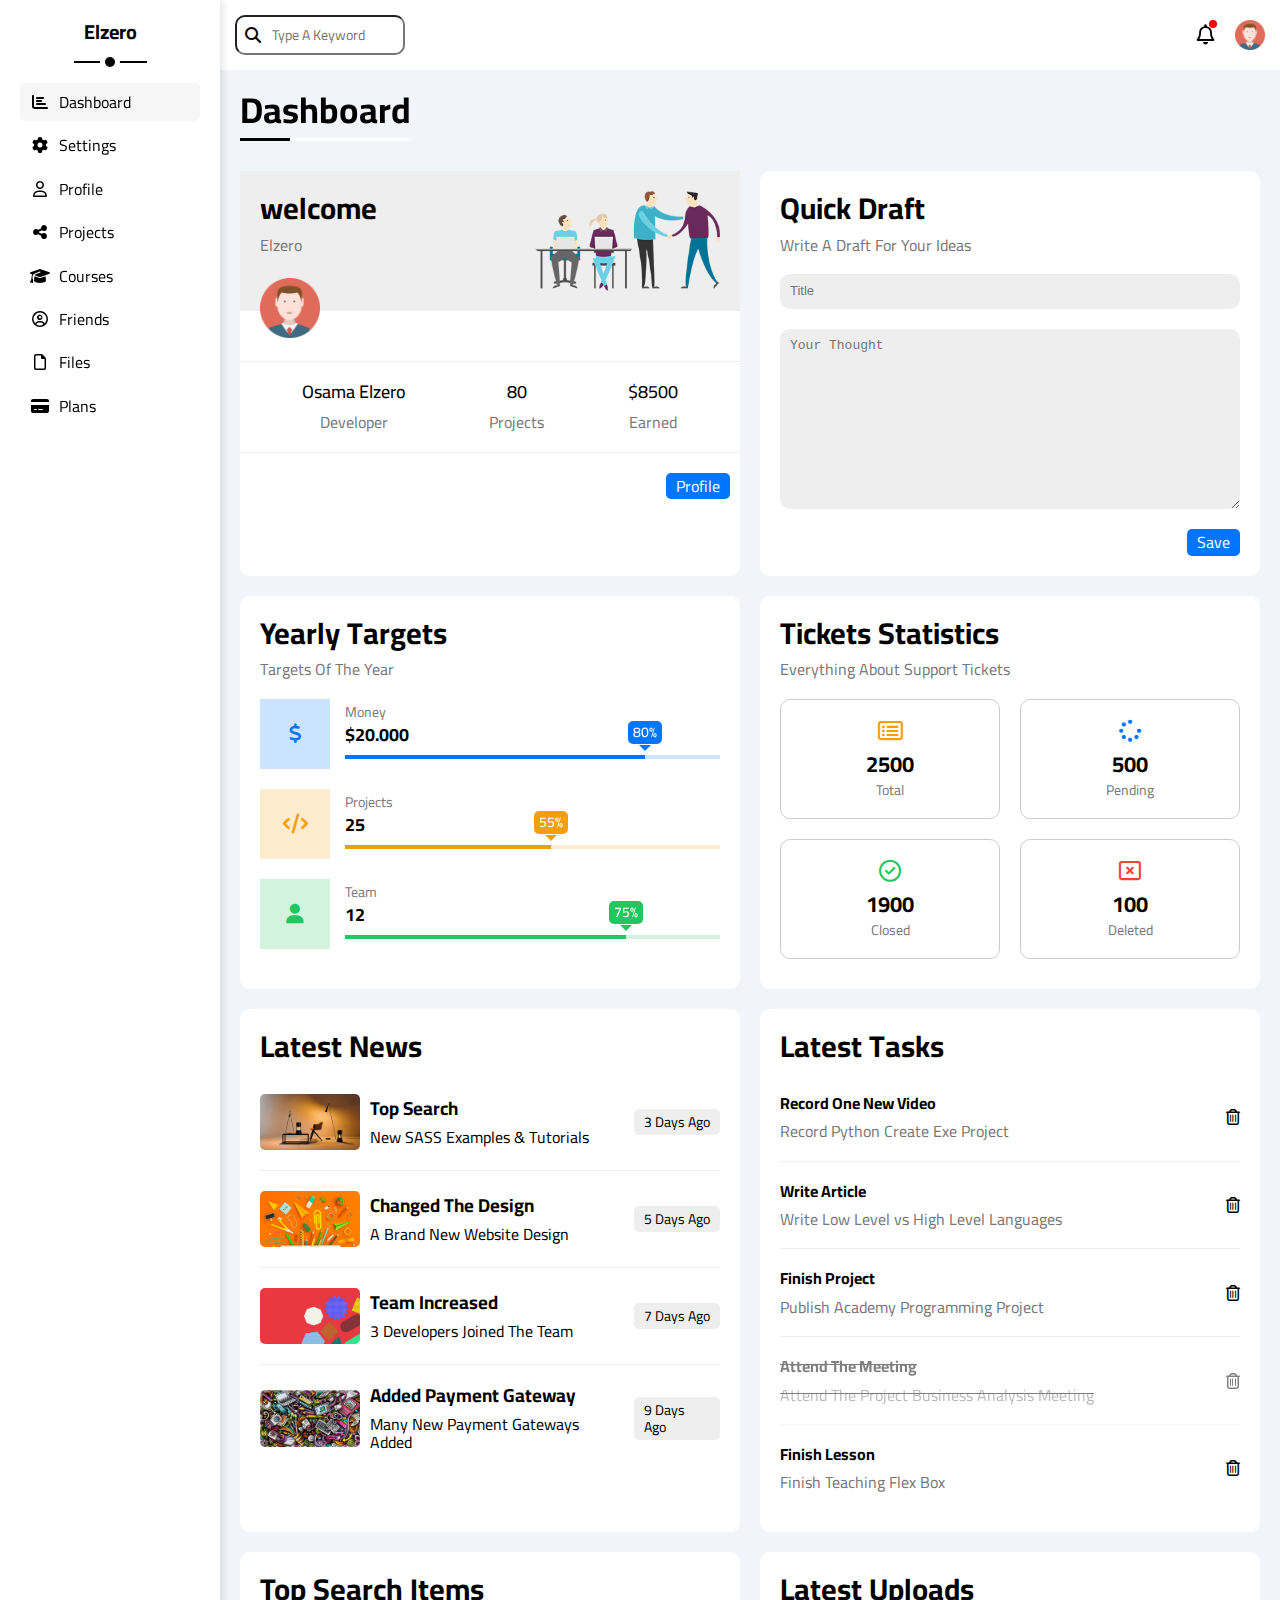
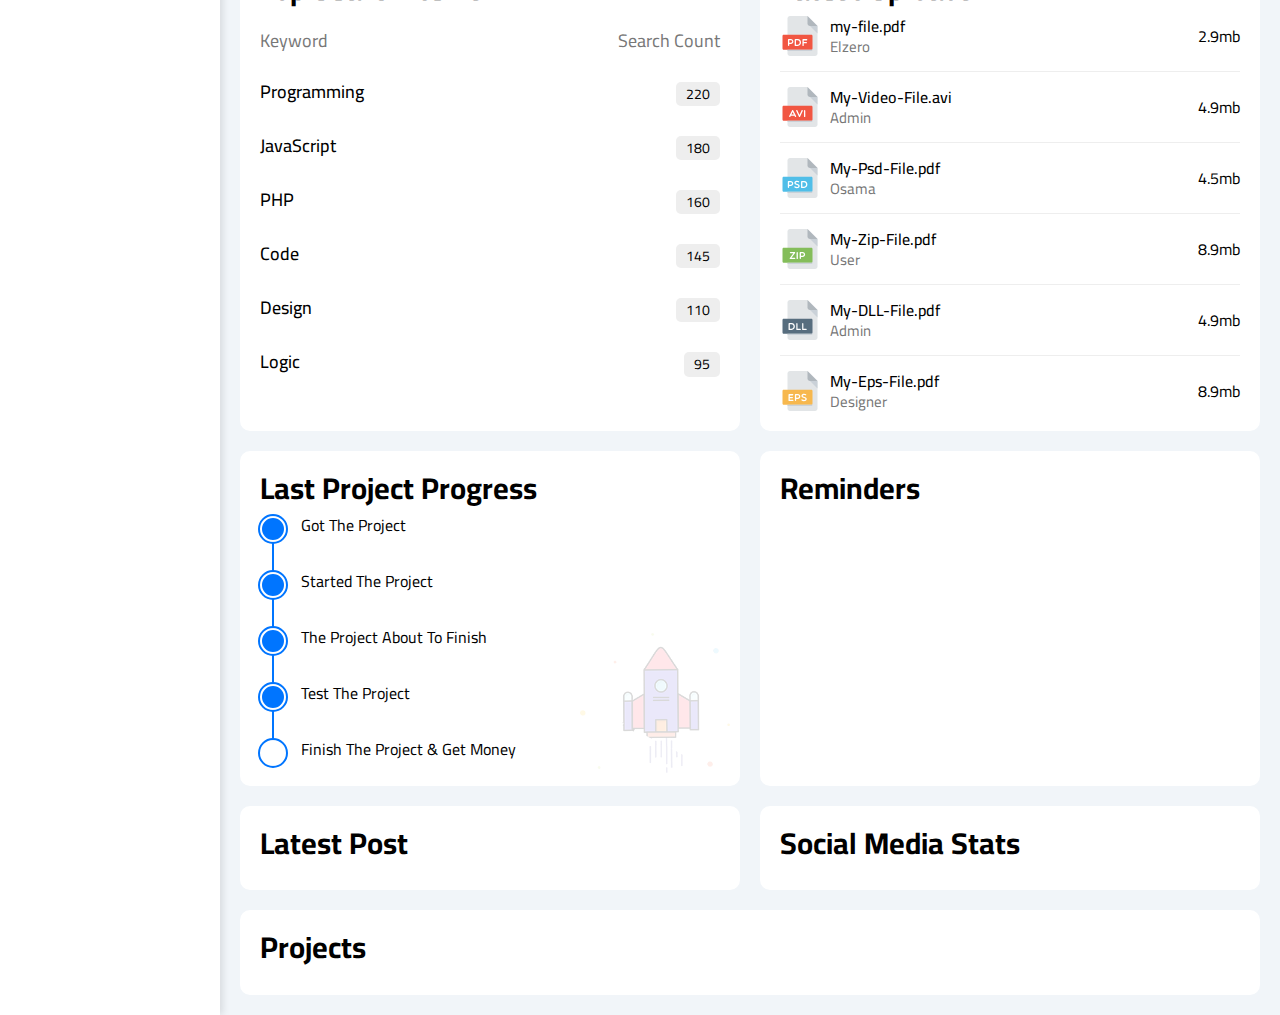
==== index.html @ 6321bb3d "responsive aside" ====
<!DOCTYPE html>
<html lang="en">
	<head>
		<meta charset="UTF-8" />
		<meta name="viewport" content="width=device-width, initial-scale=1.0" />
		<title>Dashboard</title>
		<!-- Google Fonts -->
		<link rel="preconnect" href="https://fonts.googleapis.com" />
		<link rel="preconnect" href="https://fonts.gstatic.com" crossorigin />
		<link
			href="https://fonts.googleapis.com/css2?family=Cairo:wght@400;500;700;800&display=swap"
			rel="stylesheet"
		/>
		<!-- Font Awesome -->
		<link rel="stylesheet" href="css/all.min.css" />
		<!-- Render Page Elements Normally -->
		<link rel="stylesheet" href="css/normalize.css" />
		<!-- Style apply for all pages -->
		<link rel="stylesheet" href="css/common.css" />
		<!-- Main Page CSS -->
		<link rel="stylesheet" href="css/index.css" />
	</head>
	<body>
		<div class="page">
			<!-- Aside -->
			<aside>
				<div class="logo">Elzero</div>
				<ul class="aside__links">
					<li class="active">
						<a href="index.html">
							<i class="fa-solid fa-chart-bar"></i>
							<span class="mobile-none">Dashboard</span>
						</a>
					</li>
					<li>
						<a href="settings.html">
							<i class="fa-solid fa-gear"></i>
							<span class="mobile-none">Settings</span>
						</a>
					</li>
					<li>
						<a href="profile.html">
							<i class="fa-regular fa-user"></i>
							<span class="mobile-none">Profile</span>
						</a>
					</li>
					<li>
						<a href="projects.html">
							<i class="fa-solid fa-share-nodes"></i>
							<span class="mobile-none">Projects</span>
						</a>
					</li>
					<li>
						<a href="courses.html">
							<i class="fa-solid fa-graduation-cap"></i>
							<span class="mobile-none">Courses</span>
						</a>
					</li>
					<li>
						<a href="friends.html">
							<i class="fa-regular fa-circle-user"></i>
							<span class="mobile-none">Friends</span>
						</a>
					</li>
					<li>
						<a href="files.html">
							<i class="fa-regular fa-file"></i>
							<span class="mobile-none">Files</span>
						</a>
					</li>
					<li>
						<a href="plans.html">
							<i class="fa-solid fa-credit-card"></i>
							<span class="mobile-none">Plans</span>
						</a>
					</li>
				</ul>
			</aside>
			<!-- Aside -->
			<div class="page__content">
				<!-- Header  -->
				<header class="header">
					<div class="header__search">
						<input
							type="search"
							name="search"
							id="searchInput"
							placeholder="Type A Keyword"
							class="header__search-input"
						/>
					</div>
					<i class="header__notification fa-regular fa-bell"></i>
					<img
						src="images/avatar.png"
						alt="logo"
						class="header__profile"
					/>
				</header>
				<!-- Header  -->
				<!-- Main -->
				<main>
					<h1 class="main-title">Dashboard</h1>
					<div class="main-content">
						<!-- Welcome -->
						<div class="welcome section">
							<div class="welcome__header">
								<div class="text">
									<h2 class="section-title">welcome</h2>
									<p class="section-subtitle">Elzero</p>
								</div>
								<img
									class="welcome__image"
									src="images/welcome.png"
									alt=""
								/>
								<div class="image-circle">
									<img src="images/avatar.png" alt="" />
								</div>
							</div>
							<div class="welcome__stats">
								<div class="developer">
									<p class="value">Osama Elzero</p>
									<p class="property">Developer</p>
								</div>
								<div class="projects">
									<p class="value">80</p>
									<p class="property">Projects</p>
								</div>
								<div class="earned">
									<p class="value">$8500</p>
									<p class="property">Earned</p>
								</div>
							</div>
							<a
								class="welcome__profile-btn btn"
								href="profile.html"
							>
								Profile
							</a>
						</div>
						<!-- Welcome -->
						<!-- Quick Draft -->
						<div class="quick-draft section">
							<h2 class="section-title">Quick Draft</h2>
							<p class="section-subtitle">
								Write A Draft For Your Ideas
							</p>
							<form class="quick-draft__form" action="">
								<input
									class="quick-draft__title-input"
									type="text"
									name="title"
									placeholder="Title"
								/>
								<textarea
									class="quick-draft__thought-input"
									name="thought"
									placeholder="Your Thought"
								></textarea>
								<input
									class="quick-draft__submit-btn btn"
									type="submit"
									value="Save"
								/>
							</form>
						</div>
						<!-- Quick Draft -->
						<!-- Yearly Targets -->
						<div class="targets section">
							<h2 class="section-title">Yearly Targets</h2>
							<p class="section-subtitle">Targets Of The Year</p>
							<div class="targets__show">
								<div class="targets__target money">
									<i
										class="fa-solid fa-dollar-sign target__icon"
									></i>
									<div class="target__info">
										<p class="target__category">Money</p>
										<p class="target__value">$20.000</p>
										<div class="target__progress-bar">
											<div
												class="target__progress"
												style="width: 80%"
												data-progress="80%"
											></div>
										</div>
									</div>
								</div>
								<div class="targets__target projects">
									<i
										class="fa-solid fa-code target__icon"
									></i>
									<div class="target__info">
										<p class="target__category">Projects</p>
										<p class="target__value">25</p>
										<div class="target__progress-bar">
											<div
												class="target__progress"
												style="width: 55%"
												data-progress="55%"
											></div>
										</div>
									</div>
								</div>
								<div class="targets__target team">
									<i
										class="fa-solid fa-user target__icon"
									></i>
									<div class="target__info">
										<p class="target__category">Team</p>
										<p class="target__value">12</p>
										<div class="target__progress-bar">
											<div
												class="target__progress"
												style="width: 75%"
												data-progress="75%"
											></div>
										</div>
									</div>
								</div>
							</div>
						</div>
						<!-- Yearly Targets -->
						<!-- Stats -->
						<div class="stats section">
							<h2 class="section-title">Tickets Statistics</h2>
							<p class="section-subtitle">
								Everything About Support Tickets
							</p>
							<div class="stats__content">
								<div class="stats__stat total">
									<i
										class="fa-regular fa-rectangle-list stat__icon"
									></i>
									<p class="stat__value">2500</p>
									<p class="stat__category">Total</p>
								</div>
								<div class="stats__stat pending">
									<i
										class="fa-solid fa-spinner stat__icon"
									></i>
									<p class="stat__value">500</p>
									<p class="stat__category">Pending</p>
								</div>
								<div class="stats__stat closed">
									<i
										class="fa-regular fa-circle-check stat__icon"
									></i>
									<p class="stat__value">1900</p>
									<p class="stat__category">Closed</p>
								</div>
								<div class="stats__stat deleted">
									<i
										class="fa-regular fa-rectangle-xmark stat__icon"
									></i>
									<p class="stat__value">100</p>
									<p class="stat__category">Deleted</p>
								</div>
							</div>
						</div>
						<!-- Stats -->
						<!-- News -->
						<div class="news section">
							<h2 class="section-title">Latest News</h2>
							<div class="news__content">
								<article class="news__article">
									<img
										class="news__article-image"
										src="images/news-01.png"
										alt="office"
									/>
									<div class="text">
										<h3 class="news__article-title">
											Top Search
										</h3>
										<p class="news__article-details">
											New SASS Examples & Tutorials
										</p>
									</div>
									<div class="news__article-date">
										3 Days Ago
									</div>
								</article>
								<article class="news__article">
									<img
										class="news__article-image"
										src="images/news-02.png"
										alt="drawing tools"
									/>
									<div class="text">
										<h3 class="news__article-title">
											Changed The Design
										</h3>
										<p class="news__article-details">
											A Brand New Website Design
										</p>
									</div>
									<div class="news__article-date">
										5 Days Ago
									</div>
								</article>
								<article class="news__article">
									<img
										class="news__article-image"
										src="images/news-03.png"
										alt="shapes"
									/>
									<div class="text">
										<h3 class="news__article-title">
											Team Increased
										</h3>
										<p class="news__article-details">
											3 Developers Joined The Team
										</p>
									</div>
									<div class="news__article-date">
										7 Days Ago
									</div>
								</article>
								<article class="news__article">
									<img
										class="news__article-image"
										src="images/news-04.png"
										alt="electronics"
									/>
									<div class="text">
										<h3 class="news__article-title">
											Added Payment Gateway
										</h3>
										<p class="news__article-details">
											Many New Payment Gateways Added
										</p>
									</div>
									<div class="news__article-date">
										9 Days Ago
									</div>
								</article>
							</div>
						</div>
						<!-- News -->
						<!-- Tasks -->
						<div class="tasks section">
							<h2 class="section-title">Latest Tasks</h2>
							<div class="tasks__content">
								<div class="tasks__task">
									<div class="tasks__task-text">
										<h3 class="tasks__task-title">
											Record One New Video
										</h3>
										<p class="tasks__task-description">
											Record Python Create Exe Project
										</p>
									</div>
									<i
										class="fa-regular fa-trash-can tasks__task-delete-icon"
									></i>
								</div>
								<div class="tasks__task">
									<div class="tasks__task-text">
										<h3 class="tasks__task-title">
											Write Article
										</h3>
										<p class="tasks__task-description">
											Write Low Level vs High Level
											Languages
										</p>
									</div>
									<i
										class="fa-regular fa-trash-can tasks__task-delete-icon"
									></i>
								</div>
								<div class="tasks__task">
									<div class="tasks__task-text">
										<h3 class="tasks__task-title">
											Finish Project
										</h3>
										<p class="tasks__task-description">
											Publish Academy Programming Project
										</p>
									</div>
									<i
										class="fa-regular fa-trash-can tasks__task-delete-icon"
									></i>
								</div>
								<div class="tasks__task deleted">
									<div class="tasks__task-text">
										<h3 class="tasks__task-title">
											Attend The Meeting
										</h3>
										<p class="tasks__task-description">
											Attend The Project Business Analysis
											Meeting
										</p>
									</div>
									<i
										class="fa-regular fa-trash-can tasks__task-delete-icon"
									></i>
								</div>
								<div class="tasks__task">
									<div class="tasks__task-text">
										<h3 class="tasks__task-title">
											Finish Lesson
										</h3>
										<p class="tasks__task-description">
											Finish Teaching Flex Box
										</p>
									</div>
									<i
										class="fa-regular fa-trash-can tasks__task-delete-icon"
									></i>
								</div>
							</div>
						</div>
						<!-- Tasks -->
						<!-- Top Search -->
						<div class="top-search section">
							<h2 class="section-title">Top Search Items</h2>
							<div class="top-search__header top-search__row">
								<div class="top-search__header-title">
									Keyword
								</div>
								<div class="top-search__header-title">
									Search Count
								</div>
							</div>
							<div class="top-search__row">
								<div class="top-search__row-property">
									Programming
								</div>
								<div class="top-search__row-value">220</div>
							</div>
							<div class="top-search__row">
								<div class="top-search__row-property">
									JavaScript
								</div>
								<div class="top-search__row-value">180</div>
							</div>
							<div class="top-search__row">
								<div class="top-search__row-property">PHP</div>
								<div class="top-search__row-value">160</div>
							</div>
							<div class="top-search__row">
								<div class="top-search__row-property">Code</div>
								<div class="top-search__row-value">145</div>
							</div>
							<div class="top-search__row">
								<div class="top-search__row-property">
									Design
								</div>
								<div class="top-search__row-value">110</div>
							</div>
							<div class="top-search__row">
								<div class="top-search__row-property">
									Logic
								</div>
								<div class="top-search__row-value">95</div>
							</div>
						</div>
						<!-- Top Search -->
						<!-- Upload -->
						<div class="upload section">
							<h2 class="section-title">Latest Uploads</h2>
							<div class="upload__file">
								<!-- File -->
								<img
									class="upload__file-image"
									src="images/pdf.svg"
									alt=""
								/>
								<div class="upload__file-text">
									<div class="upload__file-name">
										my-file.pdf
									</div>
									<div class="upload__file-author">
										Elzero
									</div>
								</div>
								<div class="upload__file-size">2.9mb</div>
							</div>
							<div class="upload__file">
								<!-- File -->
								<img
									class="upload__file-image"
									src="images/avi.svg"
									alt="avi"
								/>
								<div class="upload__file-text">
									<div class="upload__file-name">
										My-Video-File.avi
									</div>
									<div class="upload__file-author">Admin</div>
								</div>
								<div class="upload__file-size">4.9mb</div>
							</div>
							<div class="upload__file">
								<!-- File -->
								<img
									class="upload__file-image"
									src="images/psd.svg"
									alt=""
								/>
								<div class="upload__file-text">
									<div class="upload__file-name">
										My-Psd-File.pdf
									</div>
									<div class="upload__file-author">Osama</div>
								</div>
								<div class="upload__file-size">4.5mb</div>
							</div>
							<div class="upload__file">
								<!-- File -->
								<img
									class="upload__file-image"
									src="images/zip.svg"
									alt=""
								/>
								<div class="upload__file-text">
									<div class="upload__file-name">
										My-Zip-File.pdf
									</div>
									<div class="upload__file-author">User</div>
								</div>
								<div class="upload__file-size">8.9mb</div>
							</div>
							<div class="upload__file">
								<!-- File -->
								<img
									class="upload__file-image"
									src="images/dll.svg"
									alt=""
								/>
								<div class="upload__file-text">
									<div class="upload__file-name">
										My-DLL-File.pdf
									</div>
									<div class="upload__file-author">Admin</div>
								</div>
								<div class="upload__file-size">4.9mb</div>
							</div>
							<div class="upload__file">
								<!-- File -->
								<img
									class="upload__file-image"
									src="images/eps.svg"
									alt=""
								/>
								<div class="upload__file-text">
									<div class="upload__file-name">
										My-Eps-File.pdf
									</div>
									<div class="upload__file-author">
										Designer
									</div>
								</div>
								<div class="upload__file-size">8.9mb</div>
							</div>
						</div>
						<!-- Upload -->
						<!-- Progress -->
						<div class="progress section">
							<h2 class="section-title">Last Project Progress</h2>
							<div class="progress__content">
								<div class="progress__step finished">
									<div class="progress__circle"></div>
									Got The Project
								</div>
								<div class="progress__step finished">
									<div class="progress__circle"></div>
									Started The Project
								</div>
								<div class="progress__step finished">
									<div class="progress__circle"></div>
									The Project About To Finish
								</div>
								<div class="progress__step current">
									<div class="progress__circle"></div>
									Test The Project
								</div>
								<div class="progress__step">
									<div class="progress__circle"></div>
									Finish The Project & Get Money
								</div>
								<img
									class="progress__image"
									src="images/project.png"
									alt="rocket"
								/>
							</div>
						</div>
						<!-- Progress -->
						<!-- Reminders -->
						<div class="reminders section">
							<h2 class="section-title">Reminders</h2>
						</div>
						<!-- Reminders -->
						<!-- Latest Post -->
						<div class="latest-post section">
							<h2 class="section-title">Latest Post</h2>
						</div>
						<!-- Latest Post -->
						<!-- Social Stats -->
						<div class="social-stats section">
							<h2 class="section-title">Social Media Stats</h2>
						</div>
						<!-- Social Stats -->
					</div>
					<!-- Projects -->
					<div class="projects section">
						<h2 class="section-title">Projects</h2>
					</div>
					<!-- Projects -->
				</main>
				<!-- Main -->
			</div>
		</div>
	</body>
</html>
---- css/common.css ----
/* Variables */
:root {
	--main-gap: 20px;
	--main-padding: 20px;

	--main-color: #0075ff;
	--main-color-alt: #066feb;
	--main-color-green: #22c55e;
	--main-color-yellow: #f59e0b;
	--main-color-red: #f44336;

	--main-color-shade: 0, 117, 255;
	--main-color-green-shade: 34, 197, 94;
	--main-color-yellow-shade: 245, 158, 11;
	--main-color-red-shade: 244, 67, 54;

	--secondary-color: #eee;
}
/* Variables */
/* Global Rules */
*,
*::before,
*::after {
	box-sizing: border-box;
	padding: 0;
	margin: 0;
}
html {
	scroll-behavior: smooth;
}
body {
	font-family: "cairo", sans-serif;
}
ul {
	list-style: none;
}
a {
	text-decoration: none;
}
/* Global Rules */
/* Components */
.main-title {
	font-size: 36px;
	padding: 0 0 10px;
	margin: 0 0 30px;
	width: fit-content;
	position: relative;
}
.main-title::before {
	content: "";
	position: absolute;
	bottom: 0;
	height: 3px;
	background-color: white;
	left: 0;
	width: 100%;
}
.main-title::after {
	content: "";
	position: absolute;
	bottom: 0;
	height: 3px;
	background-color: black;
	left: 0;
	width: 50px;
}

.section {
	background-color: white;
	border-radius: 10px;
	padding: var(--main-padding);
}

.section-title {
	font-size: 30px;
	margin-bottom: 10px;
}

.section-subtitle {
	color: #777;
	margin-bottom: 20px;
}

.btn {
	display: block;
	width: fit-content;
	color: white;
	padding: 4px 10px;
	border: none;
	border-radius: 5px;
}
/* Components */
/* framework Classes */
@media (max-width: 767px) {
	.mobile-none {
		display: none;
	}
}
/* framework Classes */
/* Page */
.page {
	display: flex;
}
.page__content {
	flex: 1;
}
main {
	padding: 20px;
	background-color: #f1f5f9;
}
/* Page */
/* Aside */
aside {
	width: 220px;
	box-shadow: 3px 0 7px rgba(0, 0, 0, 0.1);
	position: relative;
	padding: 20px;
	min-height: 100svh;
}
@media (max-width: 767px) {
	aside {
		width: 80px;
		padding: 10px;
		text-align: center;
	}
}
.logo {
	width: fit-content;
	margin: 0 auto 20px;
	padding: 0 10px 20px;
	position: relative;
	text-align: center;
	font-size: 20px;
	font-weight: bold;
}
@media (max-width: 767px) {
	.logo {
		font-size: 16px;
		margin: 10px 0;
	}
}
@media (min-width: 768px) {
	.logo::before {
		content: "";
		position: absolute;
		bottom: 0px;
		left: 0;
		width: 100%;
		height: 2px;
		background-color: black;
	}
	.logo::after {
		content: "";
		position: absolute;
		bottom: 0;
		left: 50%;
		border-radius: 50%;
		width: 20px;
		height: 20px;
		background-color: black;
		transform: translateX(-50%) translateY(calc(50% - 1px));
		border: 5px solid white;
	}
}
.aside__links {
	display: flex;
	flex-direction: column;
	gap: 5px;
	position: sticky;
	top: 20px;
}
.aside__links li a {
	display: block;
	padding: 10px 5px;
	color: black;
	transition: background-color 0.3s;
	border-radius: 5px;
}
.aside__links li a:hover,
.aside__links li.active a {
	background-color: #f6f6f6;
}
.aside__links li a i {
	width: 30px;
	text-align: center;
}
/* Aside */
/* Header */
.header {
	padding: 15px;
	display: flex;
	align-items: center;
	background-color: white;
}
.header__search {
	margin-right: auto;
	position: relative;
}
.header__search::before {
	content: "\f002";
	font-family: "font awesome 5 free";
	font-weight: 900;
	position: absolute;
	left: 10px;
	top: 50%;
	transform: translateY(-50%);
}
.header__search-input {
	padding: 10px 10px 10px 35px;
	border-radius: 10px;
	font-size: 14px;
	width: 170px;
	transition: width 0.3s;
}
.header__search-input:focus,
.header__search-input:active {
	width: 200px;
	outline: none;

	&::placeholder {
		opacity: 0;
	}
}
.header__notification {
	font-size: 20px;
	margin-right: 20px;
	position: relative;
}
.header__notification::after {
	content: "";
	position: absolute;
	background-color: red;
	border-radius: 50%;
	width: 8px;
	height: 8px;
	right: -2px;
	top: -5px;
}
.header__profile {
	width: 30px;
}
/* Header */
---- css/index.css ----
/* Main */
.main-content {
	display: grid;
	grid-template-columns: repeat(auto-fit, minmax(500px, 1fr));
	gap: 20px;
	margin-bottom: 20px;
}
/* Main */
/* Welcome */
.welcome {
	padding: 0;
}
.welcome__header {
	background-color: #eee;
	display: flex;
	justify-content: space-between;
	padding: var(--main-padding);
	margin-bottom: 50px;
	position: relative;
}
.welcome__image {
	height: 100px;
}
.welcome__header .image-circle {
	position: absolute;
	width: 60px;
	bottom: -30px;
	left: 20px;
}
.welcome__header .image-circle img {
	max-width: 100%;
}
.welcome__stats {
	display: flex;
	justify-content: space-around;
	padding: var(--main-padding);
	border-block: 1px solid #eee;
	text-align: center;
}
.welcome__stats .value {
	margin-bottom: 10px;
	font-weight: 500;
	font-size: 18px;
}
.welcome__stats .property {
	color: #777;
}
.welcome__profile-btn {
	margin: 20px 10px 20px auto;
	background-color: var(--main-color);
}
.welcome__profile-btn:hover {
	background-color: var(--main-color-alt);
}
/* Welcome */
/* Quick Draft */
.quick-draft__form {
	display: flex;
	flex-direction: column;
	gap: 20px;
}
.quick-draft__title-input,
.quick-draft__thought-input {
	background-color: #eee;
	border: none;
	border-radius: 10px;
	padding: 10px;
}
.quick-draft__title-input {
	font-family: arial;
	font-size: 13px;
}
.quick-draft__thought-input {
	height: 180px;
	font-family: monospace;
}
.quick-draft__submit-btn {
	background-color: var(--main-color);
	margin-left: auto;
	cursor: pointer;
}
.quick-draft__submit-btn:hover {
	background-color: var(--main-color-alt);
}
/* Quick Draft */
/* Targets */
.targets__show {
	display: flex;
	flex-direction: column;
	gap: 20px;
}
.targets__target {
	display: flex;
	gap: 15px;
}
.targets__target.money {
	--target-color: var(--main-color-shade);
}
.targets__target.projects {
	--target-color: var(--main-color-yellow-shade);
}
.targets__target.team {
	--target-color: var(--main-color-green-shade);
}
.target__icon {
	background-color: rgba(var(--target-color, 0, 117, 255), 0.2);
	color: rgb(var(--target-color, 0, 117, 255));
	width: 70px;
	height: 70px;
	display: flex;
	justify-content: center;
	align-items: center;
	font-size: 20px;
}
.target__info {
	flex: 1;
}
.target__category {
	color: #777;
	margin-block: 5px;
	font-size: 14px;
}
.target__value {
	font-weight: bold;
	font-size: 18px;
	margin-bottom: 10px;
}
.target__progress-bar {
	height: 4px;
	background-color: rgba(var(--target-color, 0, 117, 255), 0.2);
}
.target__progress {
	height: 100%;
	background-color: rgb(var(--target-color, 0, 117, 255));
	position: relative;
}
.target__progress::before,
.target__progress::after {
	position: absolute;
	right: 0;
	transform: translateX(50%);
}
.target__progress::before {
	content: attr(data-progress);
	top: -34px;
	padding: 3px 5px 4px;
	color: white;
	font-size: 14px;
	border-radius: 5px;
	font-weight: 500;
	background-color: rgb(var(--target-color, 0, 117, 255));
}
.target__progress::after {
	content: "";
	top: -10px;
	border: 6px solid;
	border-color: rgb(var(--target-color, 0, 117, 255)) transparent transparent;
}
/* Targets */
/* Stats */
.stats__content {
	display: grid;
	grid-template-columns: 1fr 1fr;
	gap: 20px;
	margin-bottom: 10px;
}
.stats__stat {
	text-align: center;
	padding: 20px;
	border: 1px solid #ccc;
	border-radius: 10px;
}
.stat__icon {
	font-size: 22px;
	margin-bottom: 10px;
}
.stats__stat.total .stat__icon {
	color: var(--main-color-yellow);
}
.stats__stat.pending .stat__icon {
	color: var(--main-color);
}
.stats__stat.closed .stat__icon {
	color: var(--main-color-green);
}
.stats__stat.deleted .stat__icon {
	color: var(--main-color-red);
}
.stat__value {
	font-weight: bold;
	font-size: 22px;
	margin-bottom: 5px;
}
.stat__category {
	font-size: 14px;
	color: #777;
}
/* Stats */
/* News */
.news__content {
	display: flex;
	flex-direction: column;
}
.news__article {
	display: flex;
	padding: 20px 0;
	gap: 10px;
	align-items: center;

	&:not(:last-child) {
		border-bottom: 1px solid var(--secondary-color);
	}
}
.news__article-image {
	width: 100px;
	border-radius: 5px;
}
.news__article-title {
	margin-bottom: 8px;
}
.news__article-date {
	margin-left: auto;
	background-color: var(--secondary-color);
	padding: 5px 10px;
	border-radius: 5px;
	font-size: 14px;
}
/* News */
/* Tasks */
.tasks__content {
	display: flex;
	flex-direction: column;
}
.tasks__task {
	display: flex;
	justify-content: space-between;
	padding: 20px 0;
	align-items: center;

	&:not(:last-child) {
		border-bottom: 1px solid var(--secondary-color);
	}

	&.deleted {
		opacity: 0.5;

		.tasks__task-text {
			text-decoration: line-through;
		}
	}
}
.tasks__task-title {
	margin-bottom: 10px;
	font-size: 16px;
}
.tasks__task-description {
	color: #777;
}
.tasks__task-delete-icon {
	cursor: pointer;
	transition: color 0.3s;

	&:hover {
		color: var(--main-color-red);
	}
}
/* Tasks */
/* Top Search */
.top-search__row {
	display: flex;
	justify-content: space-between;
	padding: 15px 0;
}
.top-search__row-property {
	font-size: 18px;
	font-weight: 500;
}
.top-search__row-value {
	font-size: 14px;
	background-color: var(--secondary-color);
	padding: 4px 10px;
	border-radius: 5px;
}
.top-search__header-title {
	color: #777;
	font-size: 18px;
}
/* Top Search */
/* Uploads */
.upload__file {
	display: flex;
	align-items: center;
	gap: 10px;

	&:not(:last-child) {
		padding-bottom: 15px;
		margin-bottom: 15px;
		border-bottom: 1px solid var(--secondary-color);
	}
}
.upload__file-image {
	width: 40px;
}
.upload__file-name {
	font-weight: 500;
	margin-bottom: 3px;
}
.upload__file-author {
	font-size: 15px;
	color: #777;
}
.upload__file-size {
	margin-left: auto;
}
/* Uploads */
/* Progress */
.progress {
	position: relative;
}
.progress__content {
	display: flex;
	flex-direction: column;
	gap: 30px;
	position: relative;
}
.progress__content::before {
	content: "";
	position: absolute;
	background-color: var(--main-color);
	left: 13px;
	width: 2px;
	height: 100%;
	transform: translateX(-50%);
}
.progress__step {
	position: relative;
	display: flex;
	align-items: flex-start;
	gap: 15px;
}
.progress__circle {
	border-radius: 50%;
	width: 26px;
	aspect-ratio: 1/1;
	border: 2px solid white;
	background-color: white;
	outline: 2px solid var(--main-color);
	display: flex;
	align-items: center;
	justify-content: center;
}
.progress__step.finished .progress__circle {
	background-color: var(--main-color);
}
.progress__step.current .progress__circle {
	background-color: var(--main-color);
	animation: fade 0.7s infinite alternate;
}
.progress__image {
	position: absolute;
	right: -10px;
	bottom: -10px;
	width: 150px;
	opacity: 0.15;
}
/* Progress */
/* Animations */
@keyframes fade {
	to {
		background-color: white;
	}
}
/* Animations */
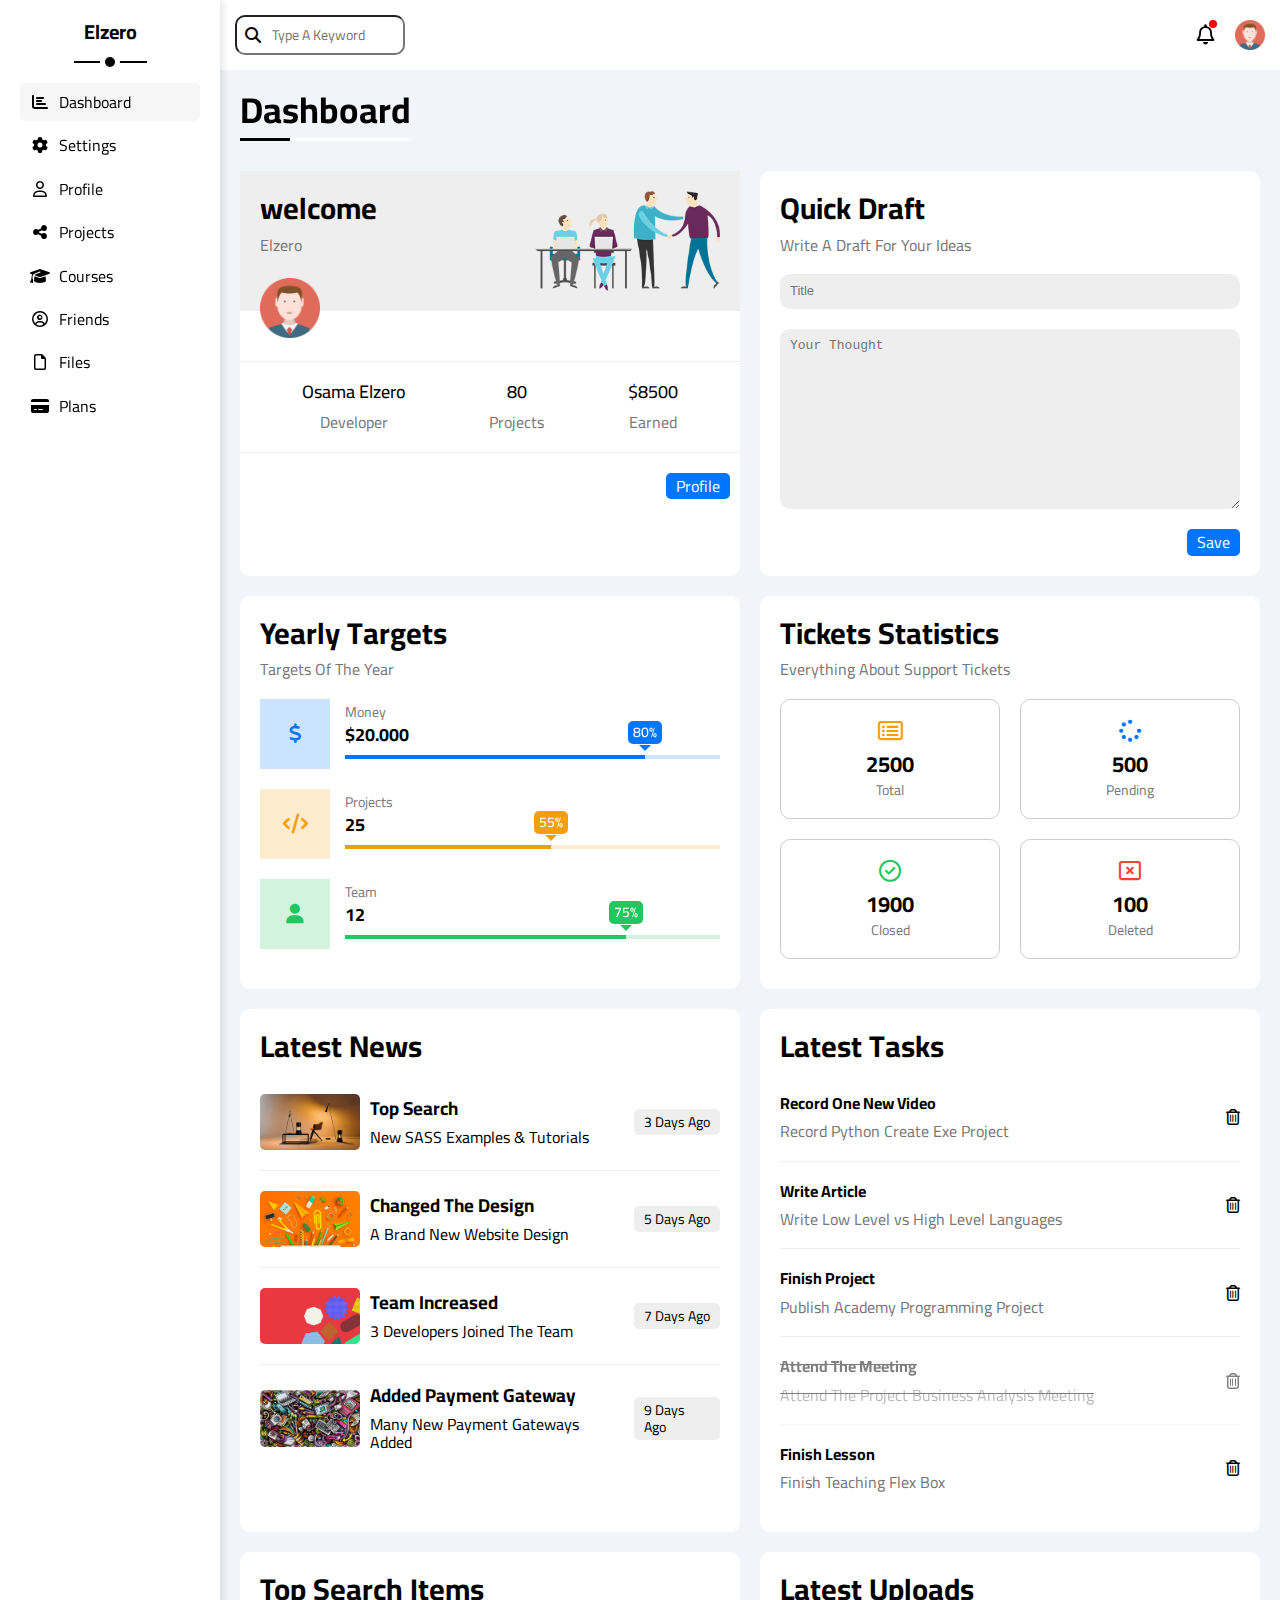
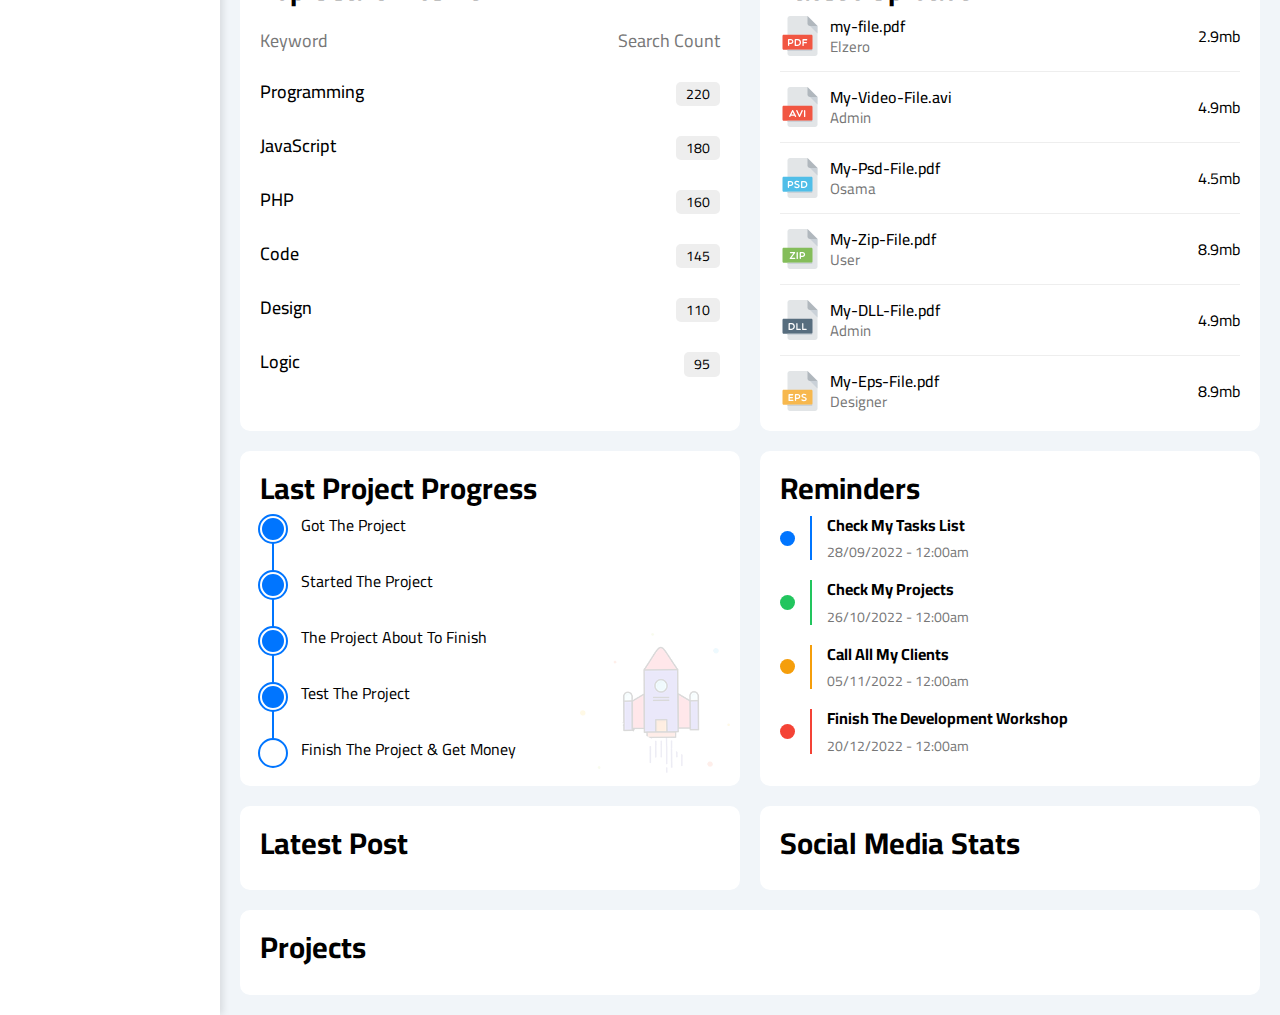
==== commit 075fb741: "added reminders section" ====
--- a/index.html
+++ b/index.html
@@ -591,6 +591,56 @@
 						<!-- Reminders -->
 						<div class="reminders section">
 							<h2 class="section-title">Reminders</h2>
+							<div class="reminders__content">
+								<div class="reminders__reminder c-var-blue">
+									<div class="reminder__circle bg-var"></div>
+									<div class="reminder__line bg-var"></div>
+									<div class="reminder__text">
+										<div class="reminder__title">
+											Check My Tasks List
+										</div>
+										<div class="reminder__time">
+											28/09/2022 - 12:00am
+										</div>
+									</div>
+								</div>
+								<div class="reminders__reminder c-var-green">
+									<div class="reminder__circle bg-var"></div>
+									<div class="reminder__line bg-var"></div>
+									<div class="reminder__text">
+										<div class="reminder__title">
+											Check My Projects
+										</div>
+										<div class="reminder__time">
+											26/10/2022 - 12:00am
+										</div>
+									</div>
+								</div>
+								<div class="reminders__reminder c-var-yellow">
+									<div class="reminder__circle bg-var"></div>
+									<div class="reminder__line bg-var"></div>
+									<div class="reminder__text">
+										<div class="reminder__title">
+											Call All My Clients
+										</div>
+										<div class="reminder__time">
+											05/11/2022 - 12:00am
+										</div>
+									</div>
+								</div>
+								<div class="reminders__reminder c-var-red">
+									<div class="reminder__circle bg-var"></div>
+									<div class="reminder__line bg-var"></div>
+									<div class="reminder__text">
+										<div class="reminder__title">
+											Finish The Development Workshop
+										</div>
+										<div class="reminder__time">
+											20/12/2022 - 12:00am
+										</div>
+									</div>
+								</div>
+							</div>
 						</div>
 						<!-- Reminders -->
 						<!-- Latest Post -->
--- a/css/common.css
+++ b/css/common.css
@@ -95,6 +95,23 @@
 	.mobile-none {
 		display: none;
 	}
+}
+
+.c-var-blue {
+	--color: var(--main-color);
+}
+.c-var-green {
+	--color: var(--main-color-green);
+}
+.c-var-red {
+	--color: var(--main-color-red);
+}
+.c-var-yellow {
+	--color: var(--main-color-yellow);
+}
+
+.bg-var {
+	background-color: var(--color);
 }
 /* framework Classes */
 /* Page */
--- a/css/index.css
+++ b/css/index.css
@@ -364,6 +364,35 @@
 	opacity: 0.15;
 }
 /* Progress */
+/* Reminders */
+.reminders__content {
+	display: flex;
+	flex-direction: column;
+	gap: 20px;
+}
+.reminders__reminder {
+	display: flex;
+	gap: 15px;
+}
+.reminder__circle {
+	border-radius: 50%;
+	width: 15px;
+	aspect-ratio: 1/1;
+	align-self: center;
+}
+.reminder__line {
+	width: 2px;
+}
+.reminder__title {
+	font-weight: bold;
+
+	margin-bottom: 10px;
+}
+.reminder__time {
+	font-size: 14px;
+	color: #777;
+}
+/* Reminders */
 /* Animations */
 @keyframes fade {
 	to {
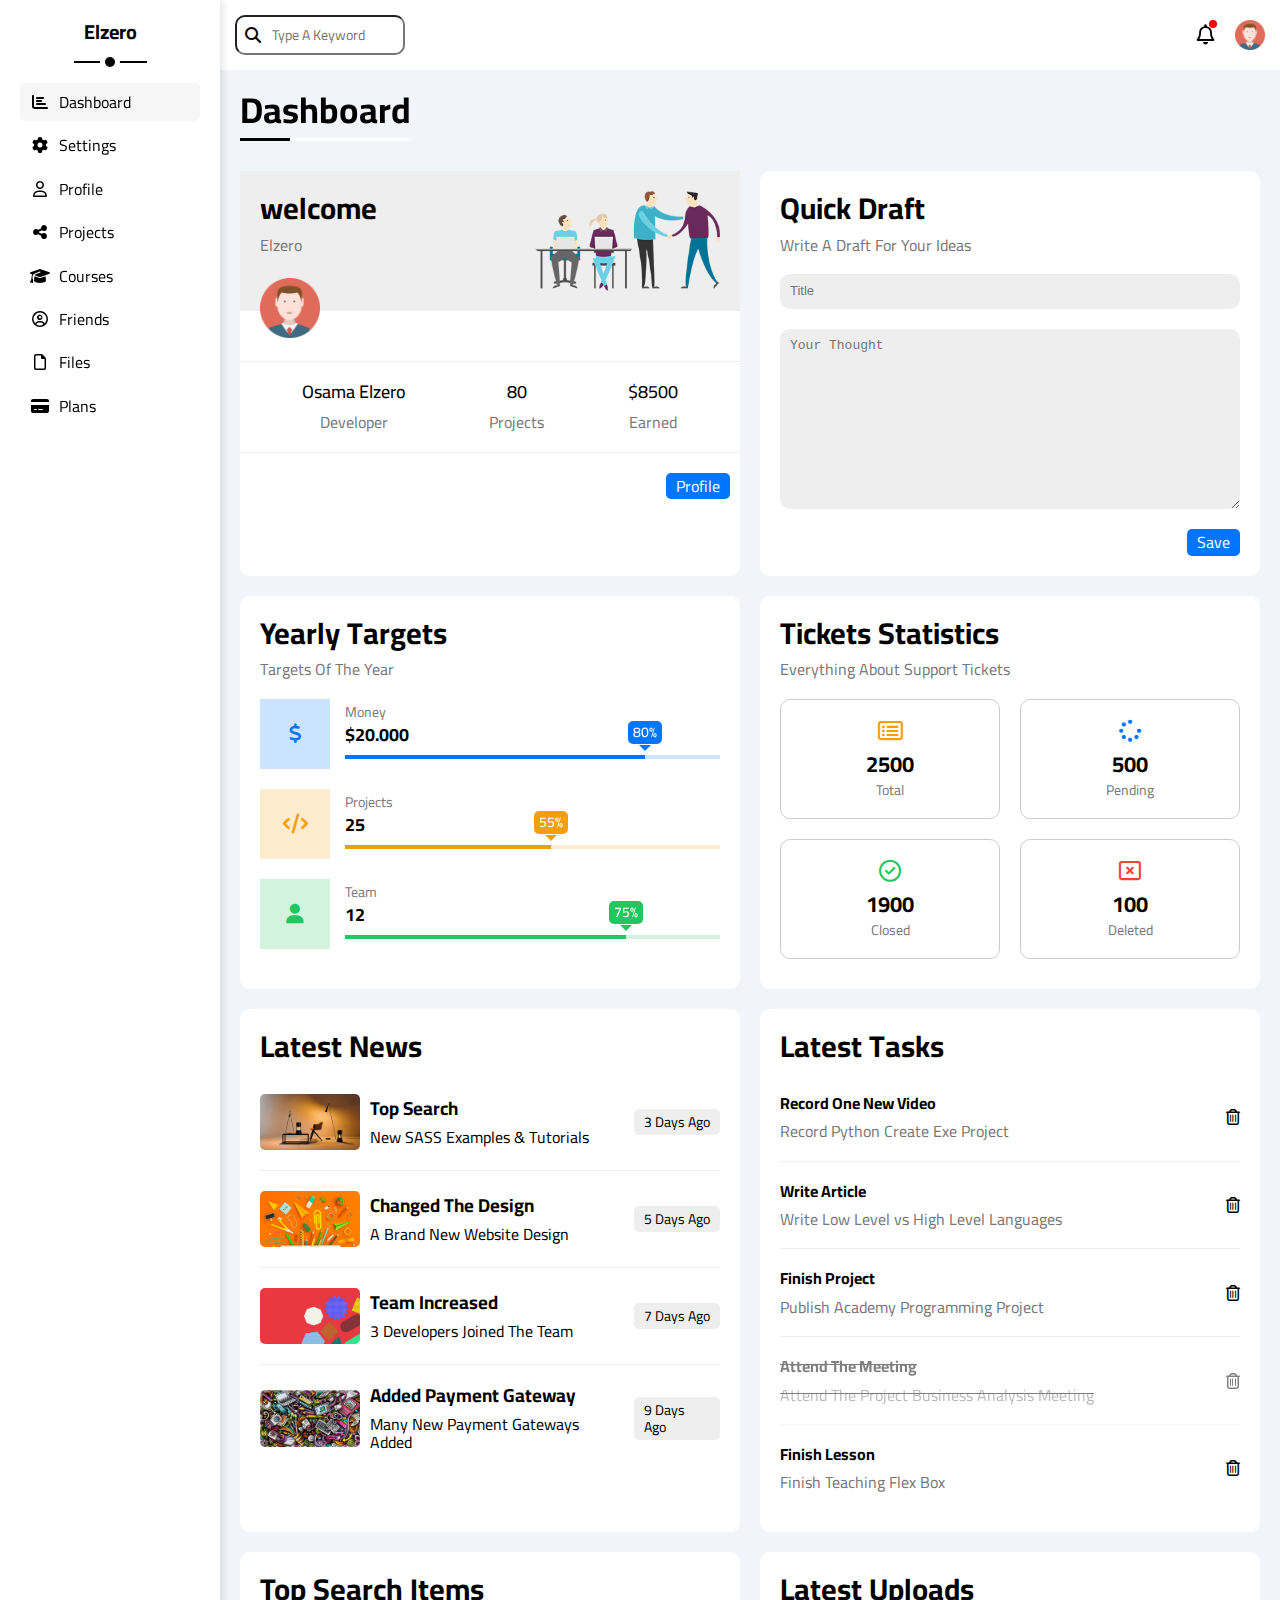
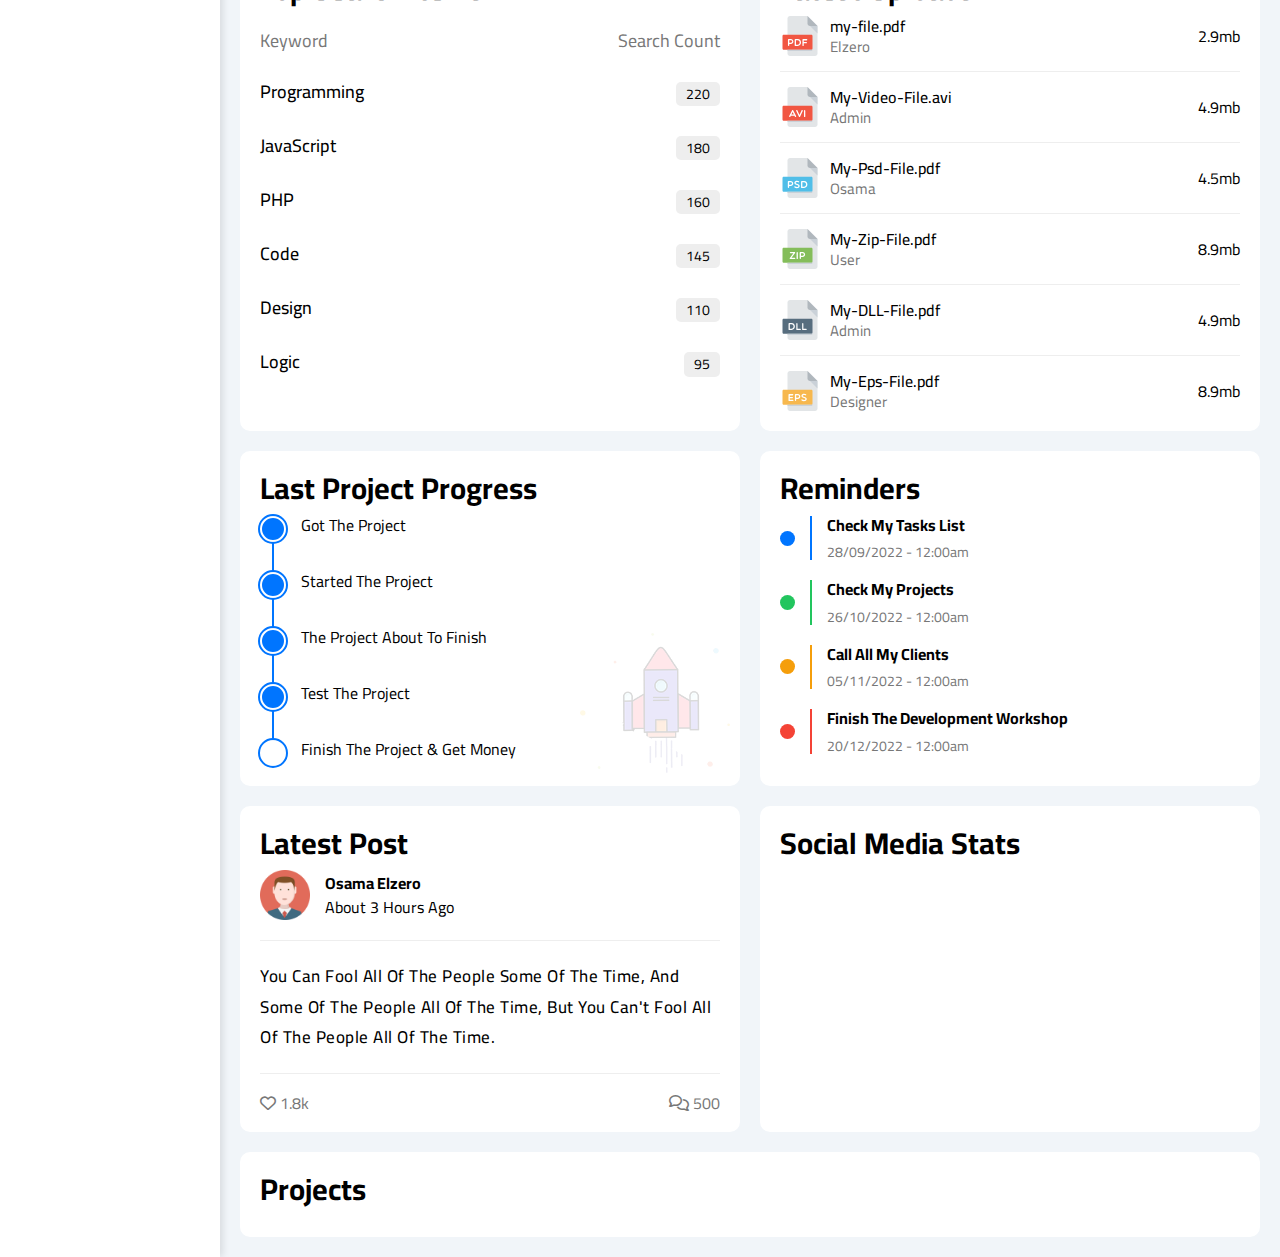
==== commit 66fe0639: "added Social Media Stats section" ====
--- a/index.html
+++ b/index.html
@@ -646,6 +646,36 @@
 						<!-- Latest Post -->
 						<div class="latest-post section">
 							<h2 class="section-title">Latest Post</h2>
+							<div class="latest-post__author">
+								<img
+									class="latest-post__author-image"
+									src="images/avatar.png"
+									alt=""
+								/>
+								<div class="latest-post__author-info">
+									<div class="latest-post__author-name">
+										Osama Elzero
+									</div>
+									<div class="latest-post__time">
+										About 3 Hours Ago
+									</div>
+								</div>
+							</div>
+							<div class="latest-post__text">
+								You Can Fool All Of The People Some Of The Time,
+								And Some Of The People All Of The Time, But You
+								Can't Fool All Of The People All Of The Time.
+							</div>
+							<div class="latest-post__stats">
+								<span class="latest-post__stats-hearts">
+									<i class="far fa-heart"></i>
+									1.8k
+								</span>
+								<span class="latest-post__stats-comments">
+									<i class="fa-regular fa-comments"></i>
+									500
+								</span>
+							</div>
 						</div>
 						<!-- Latest Post -->
 						<!-- Social Stats -->
--- a/css/index.css
+++ b/css/index.css
@@ -393,6 +393,34 @@
 	color: #777;
 }
 /* Reminders */
+/* Latest Post */
+.latest-post__author {
+	display: flex;
+	align-items: center;
+	gap: 15px;
+}
+.latest-post__author-image {
+	width: 50px;
+}
+.latest-post__author-name {
+	font-weight: bold;
+	margin-bottom: 5px;
+}
+.latest-post__text {
+	margin-block: 20px;
+	padding-block: 20px;
+	border-block: 1px solid var(--secondary-color);
+	font-size: 17px;
+	line-height: 1.8;
+	font-weight: 500;
+	letter-spacing: 0.5px;
+}
+.latest-post__stats {
+	display: flex;
+	justify-content: space-between;
+	color: #777;
+}
+/* Latest Post */
 /* Animations */
 @keyframes fade {
 	to {
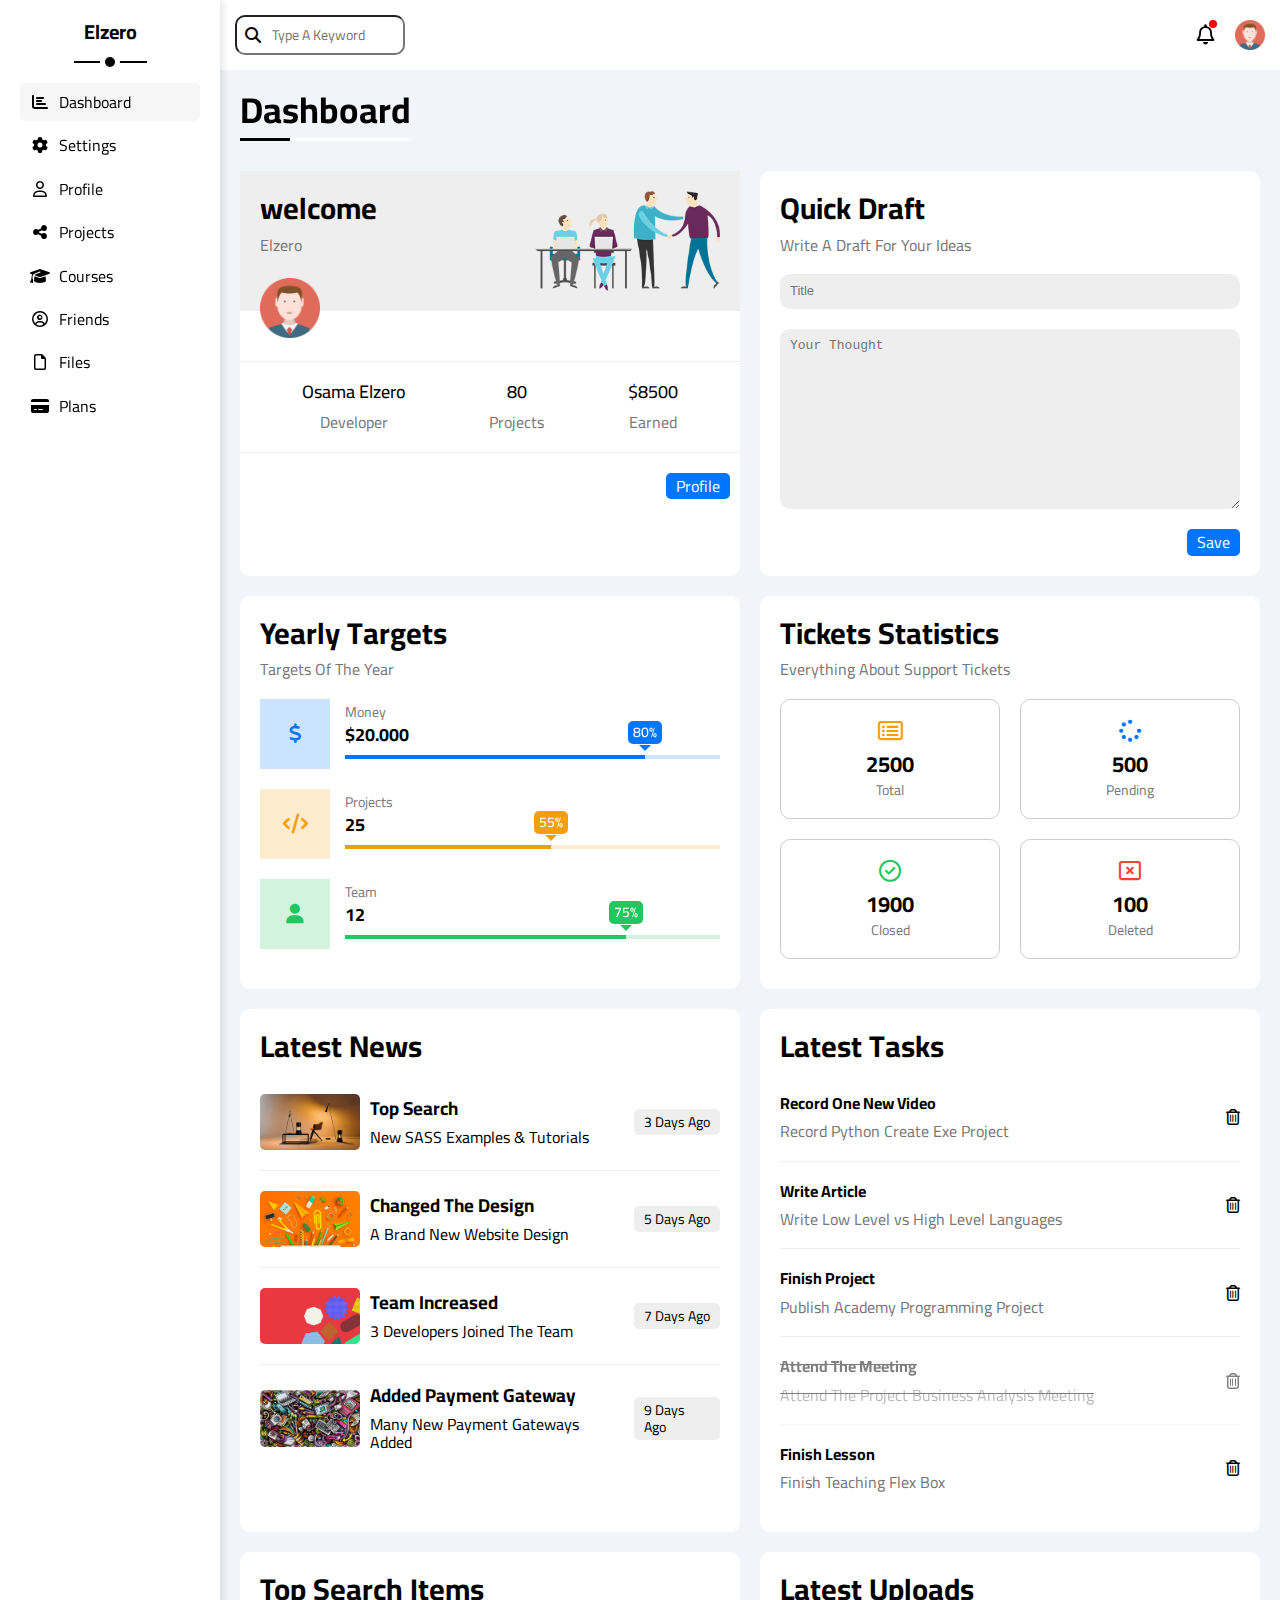
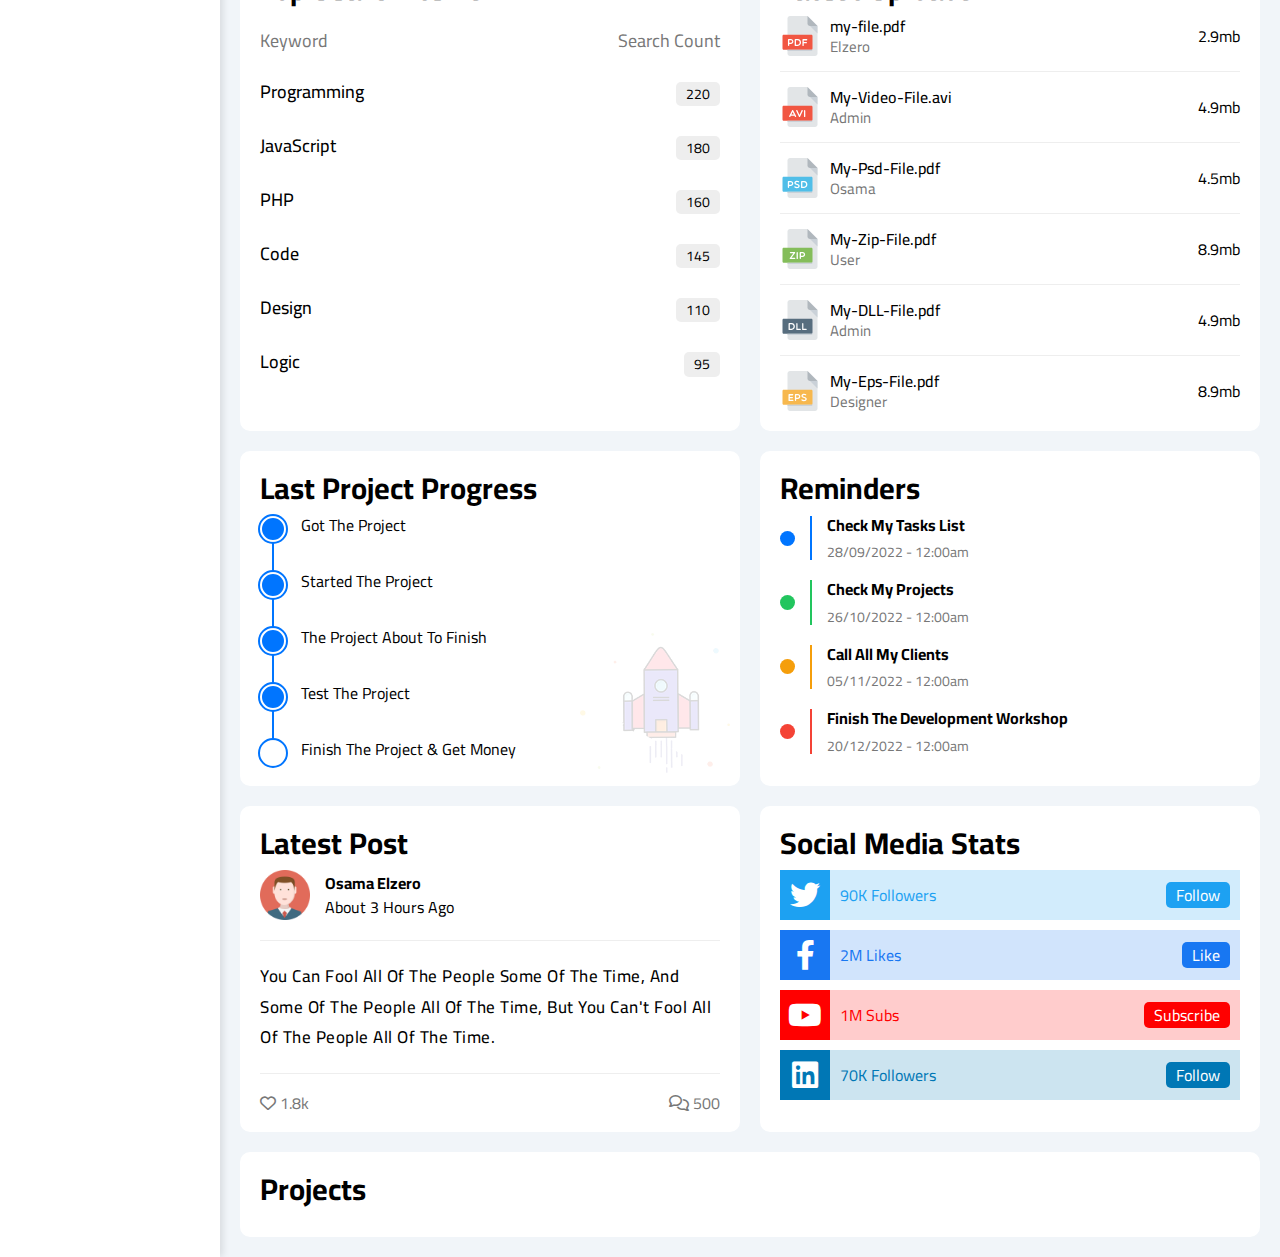
==== commit b277b06c: "added social stats section" ====
--- a/index.html
+++ b/index.html
@@ -681,6 +681,64 @@
 						<!-- Social Stats -->
 						<div class="social-stats section">
 							<h2 class="section-title">Social Media Stats</h2>
+							<div class="social-stats__content">
+								<div class="social-stats__stat twitter">
+									<i
+										class="fab fa-twitter social-stats__stat-icon"
+									></i>
+									<div class="social-stats__stat-number">
+										90K Followers
+									</div>
+									<a
+										href="#"
+										class="social-stats__stat-btn btn bg-var"
+									>
+										Follow
+									</a>
+								</div>
+								<div class="social-stats__stat facebook">
+									<i
+										class="fab fa-facebook-f social-stats__stat-icon"
+									></i>
+									<div class="social-stats__stat-number">
+										2M Likes
+									</div>
+									<a
+										href="#"
+										class="social-stats__stat-btn btn bg-var"
+									>
+										Like
+									</a>
+								</div>
+								<div class="social-stats__stat youtube">
+									<i
+										class="fab fa-youtube social-stats__stat-icon"
+									></i>
+									<div class="social-stats__stat-number">
+										1M Subs
+									</div>
+									<a
+										href="#"
+										class="social-stats__stat-btn btn bg-var"
+									>
+										Subscribe
+									</a>
+								</div>
+								<div class="social-stats__stat linkedin">
+									<i
+										class="fab fa-linkedin social-stats__stat-icon"
+									></i>
+									<div class="social-stats__stat-number">
+										70K Followers
+									</div>
+									<a
+										href="#"
+										class="social-stats__stat-btn btn bg-var"
+									>
+										Follow
+									</a>
+								</div>
+							</div>
 						</div>
 						<!-- Social Stats -->
 					</div>
--- a/css/index.css
+++ b/css/index.css
@@ -421,6 +421,54 @@
 	color: #777;
 }
 /* Latest Post */
+/* Social Media Stats */
+.social-stats__content {
+	display: flex;
+	flex-direction: column;
+	gap: 10px;
+}
+.social-stats__stat {
+	display: flex;
+	align-items: center;
+	gap: 10px;
+}
+.social-stats__stat.twitter {
+	--color: #1da1f2;
+	background-color: #d2ecfc;
+}
+.social-stats__stat.facebook {
+	--color: #1877f2;
+	background-color: #d1e4fc;
+}
+.social-stats__stat.youtube {
+	--color: #ff0000;
+	background-color: #ffcccc;
+}
+.social-stats__stat.linkedin {
+	--color: #0077b5;
+	background-color: #cce4f0;
+}
+.social-stats__stat-icon {
+	color: white;
+	background-color: var(--color);
+	width: 50px;
+	aspect-ratio: 1/1;
+	font-size: 30px;
+	display: flex;
+	align-items: center;
+	justify-content: center;
+	transition: rotate 0.3s;
+}
+.social-stats__stat-icon:hover {
+	rotate: 5deg;
+}
+.social-stats__stat-number {
+	color: var(--color);
+}
+.social-stats__stat-btn {
+	margin-inline: auto 10px;
+}
+/* Social Media Stats */
 /* Animations */
 @keyframes fade {
 	to {
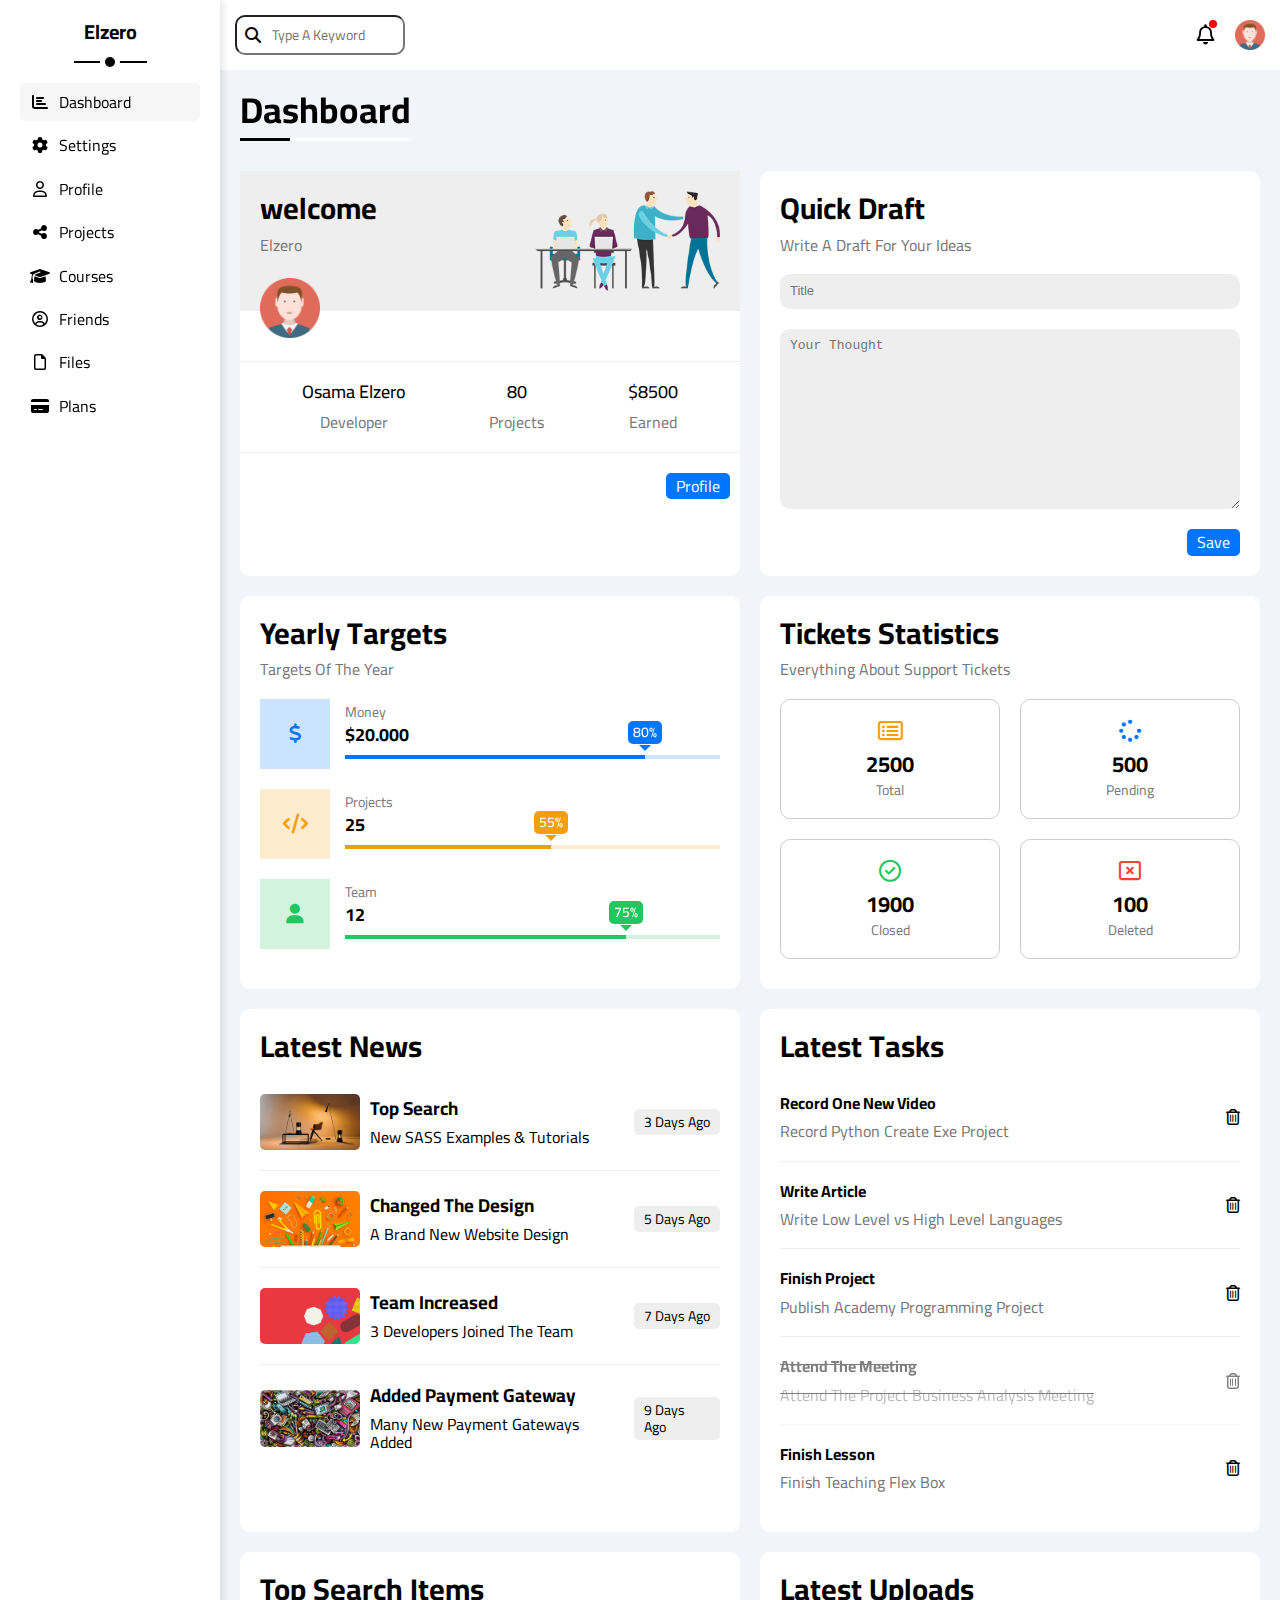
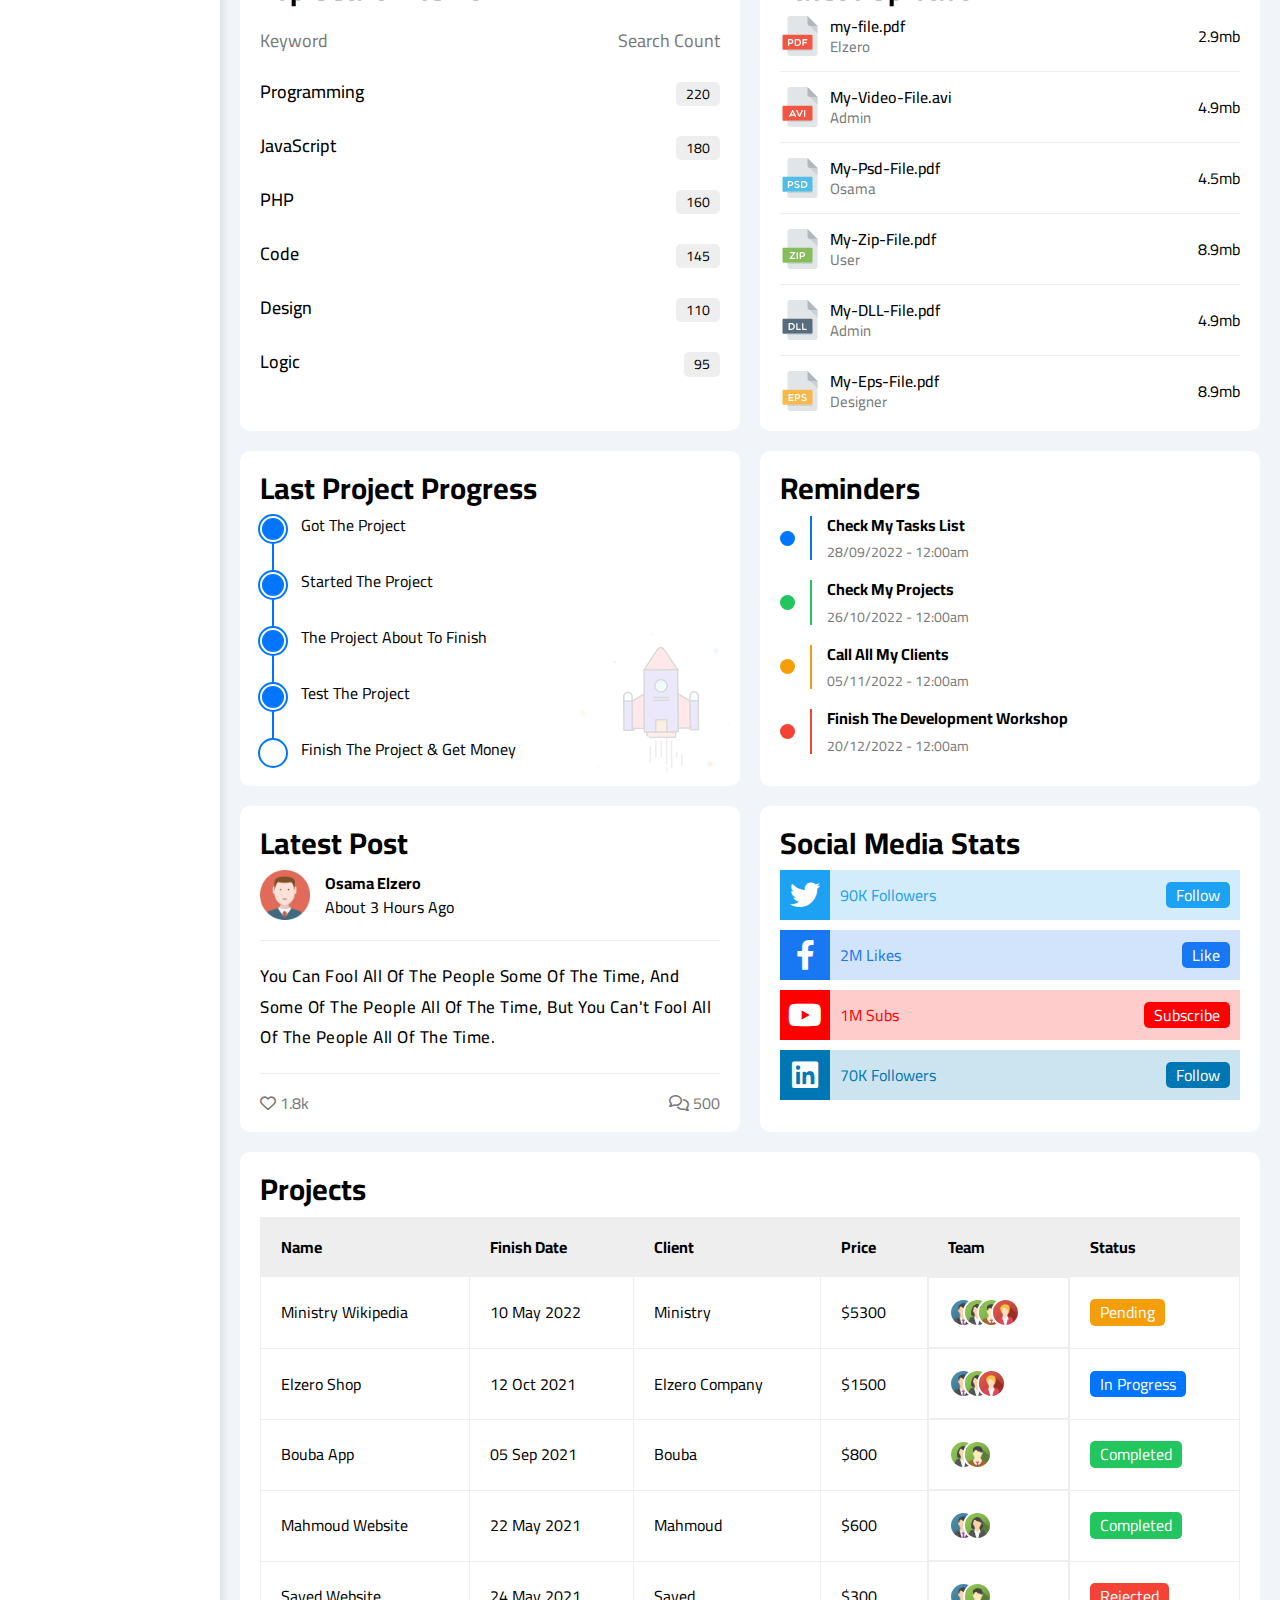
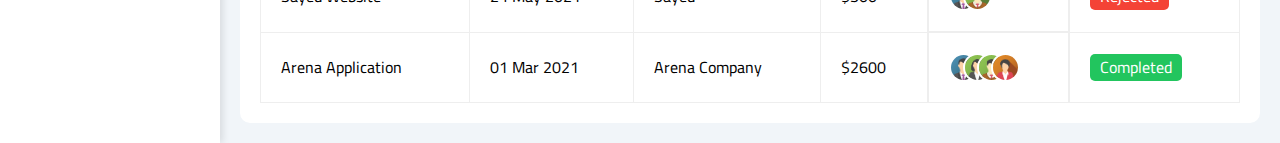
==== commit b491f9b6: "added projects section" ====
--- a/index.html
+++ b/index.html
@@ -745,6 +745,115 @@
 					<!-- Projects -->
 					<div class="projects section">
 						<h2 class="section-title">Projects</h2>
+						<table class="projects__content">
+							<thead>
+								<tr>
+									<th>Name</th>
+									<th>Finish Date</th>
+									<th>Client</th>
+									<th>Price</th>
+									<th>Team</th>
+									<th>Status</th>
+								</tr>
+							</thead>
+							<tbody>
+								<tr>
+									<td>Ministry Wikipedia</td>
+									<td>10 May 2022</td>
+									<td>Ministry</td>
+									<td>$5300</td>
+									<td class="project-team">
+										<img src="images/team-01.png" alt="" />
+										<img src="images/team-02.png" alt="" />
+										<img src="images/team-03.png" alt="" />
+										<img src="images/team-05.png" alt="" />
+									</td>
+									<td>
+										<div
+											class="project-state bg-var pending btn"
+										></div>
+									</td>
+								</tr>
+								<tr>
+									<td>Elzero Shop</td>
+									<td>12 Oct 2021</td>
+									<td>Elzero Company</td>
+									<td>$1500</td>
+									<td class="project-team">
+										<img src="images/team-01.png" alt="" />
+										<img src="images/team-02.png" alt="" />
+										<img src="images/team-05.png" alt="" />
+									</td>
+									<td>
+										<div
+											class="project-state bg-var in-progress btn"
+										></div>
+									</td>
+								</tr>
+								<tr>
+									<td>Bouba App</td>
+									<td>05 Sep 2021</td>
+									<td>Bouba</td>
+									<td>$800</td>
+									<td class="project-team">
+										<img src="images/team-02.png" alt="" />
+										<img src="images/team-03.png" alt="" />
+									</td>
+									<td>
+										<div
+											class="project-state bg-var completed btn"
+										></div>
+									</td>
+								</tr>
+								<tr>
+									<td>Mahmoud Website</td>
+									<td>22 May 2021</td>
+									<td>Mahmoud</td>
+									<td>$600</td>
+									<td class="project-team">
+										<img src="images/team-01.png" alt="" />
+										<img src="images/team-02.png" alt="" />
+									</td>
+									<td>
+										<div
+											class="project-state bg-var completed btn"
+										></div>
+									</td>
+								</tr>
+								<tr>
+									<td>Sayed Website</td>
+									<td>24 May 2021</td>
+									<td>Sayed</td>
+									<td>$300</td>
+									<td class="project-team">
+										<img src="images/team-01.png" alt="" />
+										<img src="images/team-03.png" alt="" />
+									</td>
+									<td>
+										<div
+											class="project-state bg-var rejected btn"
+										></div>
+									</td>
+								</tr>
+								<tr>
+									<td>Arena Application</td>
+									<td>01 Mar 2021</td>
+									<td>Arena Company</td>
+									<td>$2600</td>
+									<td class="project-team">
+										<img src="images/team-01.png" alt="" />
+										<img src="images/team-02.png" alt="" />
+										<img src="images/team-03.png" alt="" />
+										<img src="images/team-04.png" alt="" />
+									</td>
+									<td>
+										<div
+											class="project-state bg-var completed btn"
+										></div>
+									</td>
+								</tr>
+							</tbody>
+						</table>
 					</div>
 					<!-- Projects -->
 				</main>
--- a/css/index.css
+++ b/css/index.css
@@ -469,6 +469,58 @@
 	margin-inline: auto 10px;
 }
 /* Social Media Stats */
+/* Projects */
+.projects__content {
+	width: 100%;
+	border-collapse: collapse;
+}
+.projects__content td,
+.projects__content th {
+	padding: 20px;
+	text-align: left;
+	border: 1px solid var(--secondary-color);
+}
+.projects__content th {
+	background-color: var(--secondary-color);
+}
+.projects__content .project-team {
+	display: flex;
+}
+.project-team img {
+	width: 29px;
+	border-radius: 50%;
+	border: 2px solid white;
+}
+.project-team img:not(:first-child) {
+	margin-left: -15px;
+}
+.projects__content .project-state {
+	&.pending {
+		--color: var(--main-color-yellow);
+		&::before {
+			content: "Pending";
+		}
+	}
+	&.in-progress {
+		--color: var(--main-color);
+		&::before {
+			content: "In Progress";
+		}
+	}
+	&.completed {
+		--color: var(--main-color-green);
+		&::before {
+			content: "Completed";
+		}
+	}
+	&.rejected {
+		--color: var(--main-color-red);
+		&::before {
+			content: "Rejected";
+		}
+	}
+}
+/* Projects */
 /* Animations */
 @keyframes fade {
 	to {
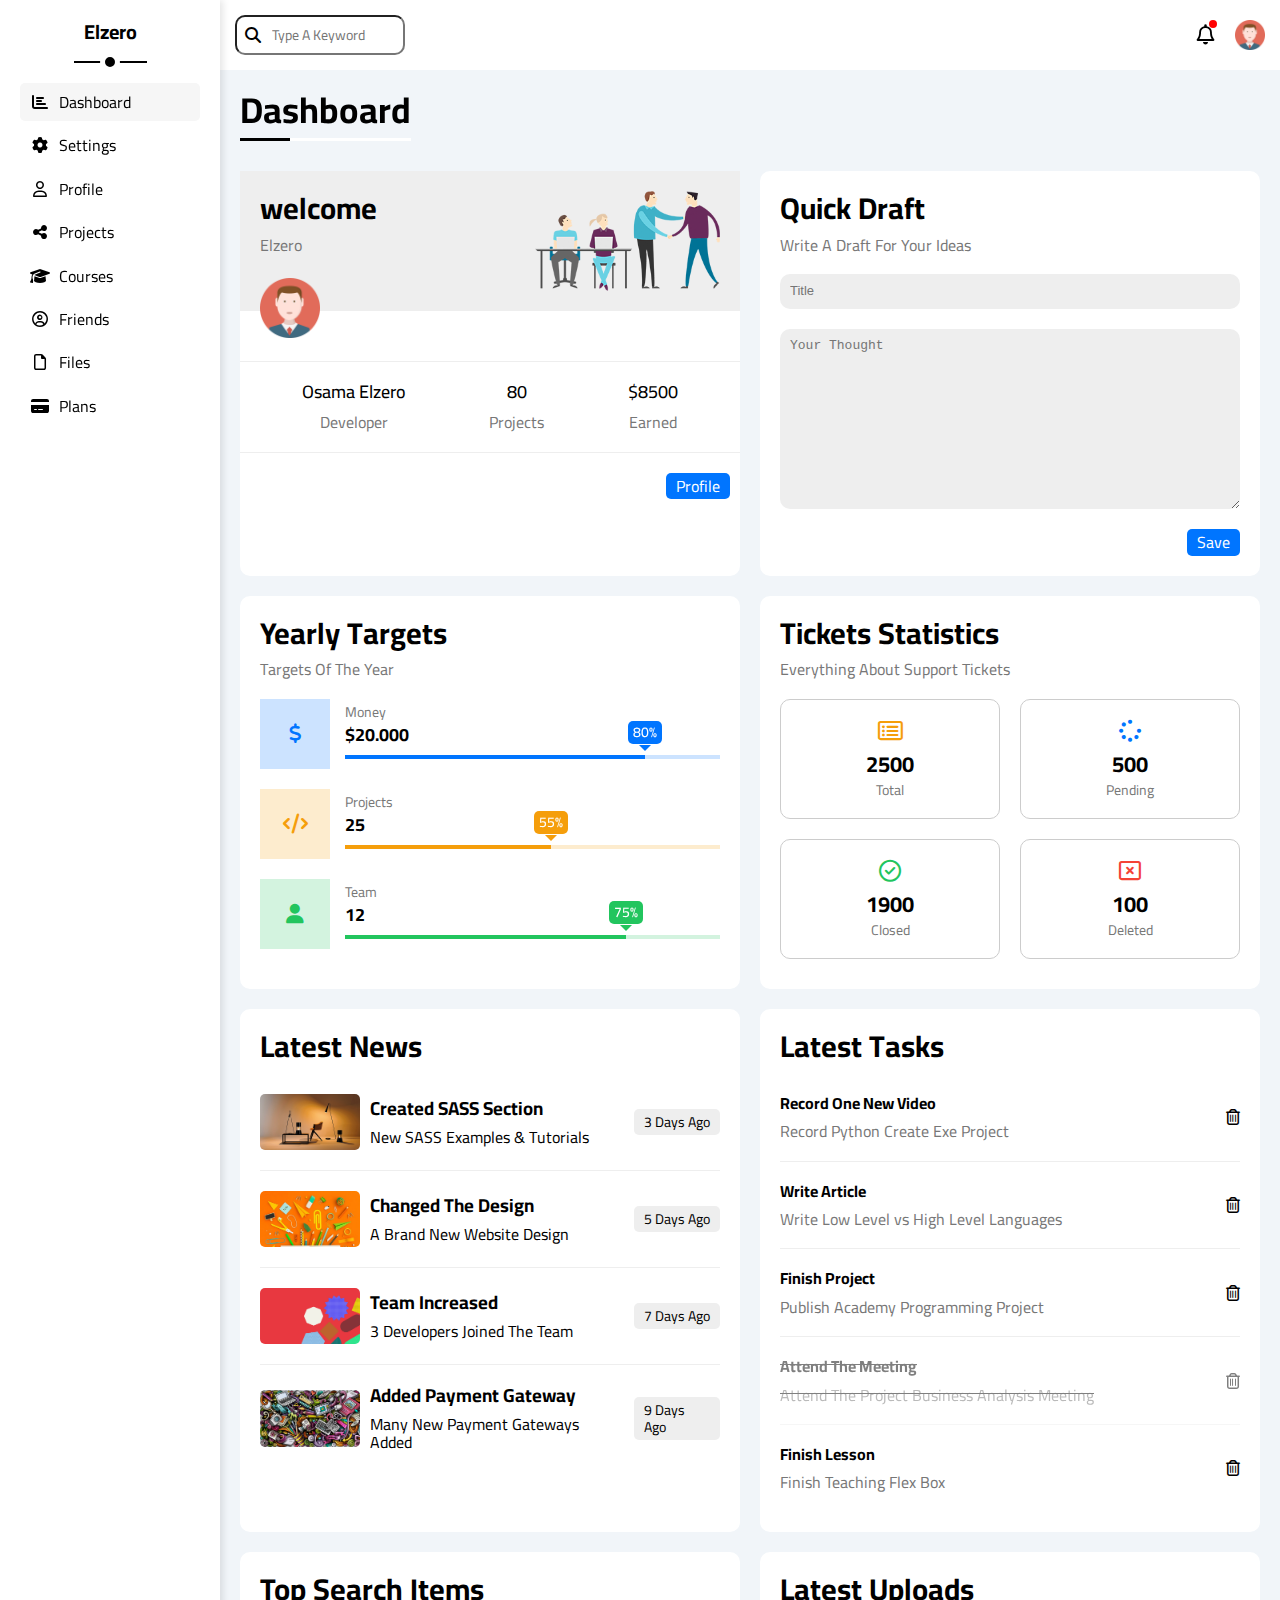
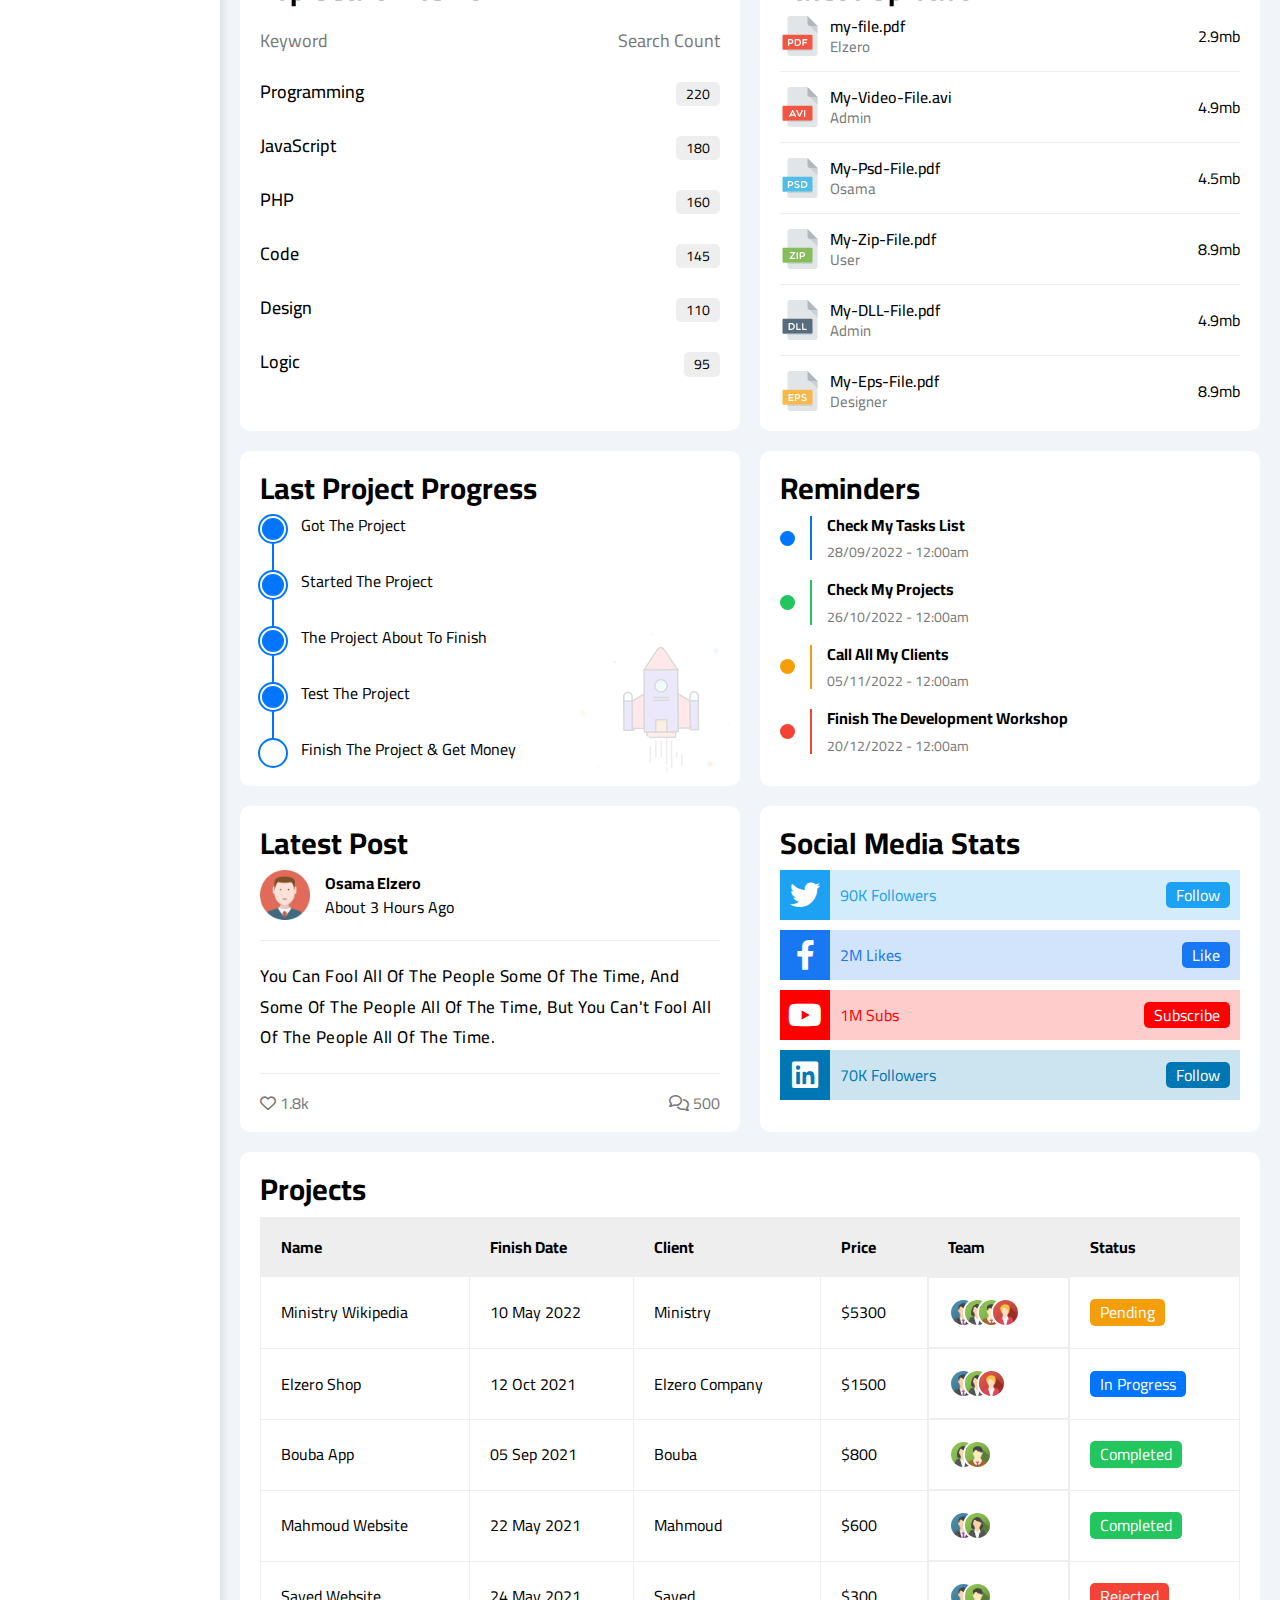
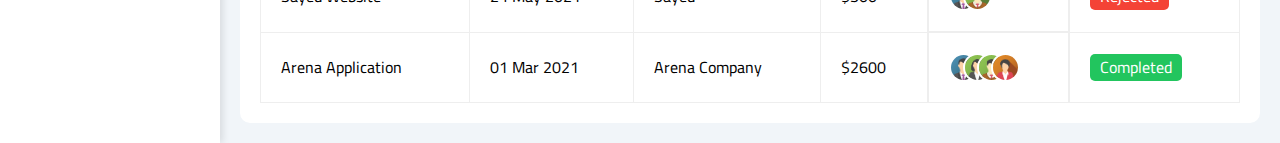
==== commit 252f156f: "fixed news and progress responsive" ====
--- a/index.html
+++ b/index.html
@@ -109,7 +109,7 @@
 									<p class="section-subtitle">Elzero</p>
 								</div>
 								<img
-									class="welcome__image"
+									class="welcome__image mobile-none"
 									src="images/welcome.png"
 									alt=""
 								/>
@@ -271,7 +271,7 @@
 									/>
 									<div class="text">
 										<h3 class="news__article-title">
-											Top Search
+											Created SASS Section
 										</h3>
 										<p class="news__article-details">
 											New SASS Examples & Tutorials
@@ -581,7 +581,7 @@
 									Finish The Project & Get Money
 								</div>
 								<img
-									class="progress__image"
+									class="progress__image mobile-none"
 									src="images/project.png"
 									alt="rocket"
 								/>
--- a/css/common.css
+++ b/css/common.css
@@ -133,11 +133,12 @@
 	position: relative;
 	padding: 20px;
 	min-height: 100svh;
+	flex-shrink: 0;
 }
 @media (max-width: 767px) {
 	aside {
-		width: 80px;
-		padding: 10px;
+		width: 50px;
+		padding: 0;
 		text-align: center;
 	}
 }
@@ -152,8 +153,9 @@
 }
 @media (max-width: 767px) {
 	.logo {
-		font-size: 16px;
-		margin: 10px 0;
+		font-size: 13px;
+		margin: 10px auto;
+		padding: 0;
 	}
 }
 @media (min-width: 768px) {
@@ -201,6 +203,11 @@
 	width: 30px;
 	text-align: center;
 }
+@media (max-width: 767px) {
+	.aside__links li a i {
+		font-size: 20px;
+	}
+}
 /* Aside */
 /* Header */
 .header {
--- a/css/index.css
+++ b/css/index.css
@@ -5,6 +5,11 @@
 	gap: 20px;
 	margin-bottom: 20px;
 }
+@media (max-width: 768px) {
+	.main-content {
+		grid-template-columns: 1fr;
+	}
+}
 /* Main */
 /* Welcome */
 .welcome {
@@ -17,6 +22,12 @@
 	padding: var(--main-padding);
 	margin-bottom: 50px;
 	position: relative;
+}
+@media (max-width: 767px) {
+	.welcome__header {
+		text-align: center;
+		display: block;
+	}
 }
 .welcome__image {
 	height: 100px;
@@ -27,6 +38,12 @@
 	bottom: -30px;
 	left: 20px;
 }
+@media (max-width: 767px) {
+	.welcome__header .image-circle {
+		left: 50%;
+		transform: translateX(-50%);
+	}
+}
 .welcome__header .image-circle img {
 	max-width: 100%;
 }
@@ -36,6 +53,12 @@
 	padding: var(--main-padding);
 	border-block: 1px solid #eee;
 	text-align: center;
+}
+@media (max-width: 767px) {
+	.welcome__stats {
+		flex-direction: column;
+		gap: 20px;
+	}
 }
 .welcome__stats .value {
 	margin-bottom: 10px;
@@ -211,6 +234,12 @@
 		border-bottom: 1px solid var(--secondary-color);
 	}
 }
+@media (max-width: 767px) {
+	.news__article {
+		flex-direction: column;
+		text-align: center;
+	}
+}
 .news__article-image {
 	width: 100px;
 	border-radius: 5px;
@@ -219,11 +248,15 @@
 	margin-bottom: 8px;
 }
 .news__article-date {
-	margin-left: auto;
 	background-color: var(--secondary-color);
 	padding: 5px 10px;
 	border-radius: 5px;
 	font-size: 14px;
+}
+@media (min-width: 768px) {
+	.news__article-date {
+		margin-left: auto;
+	}
 }
 /* News */
 /* Tasks */
